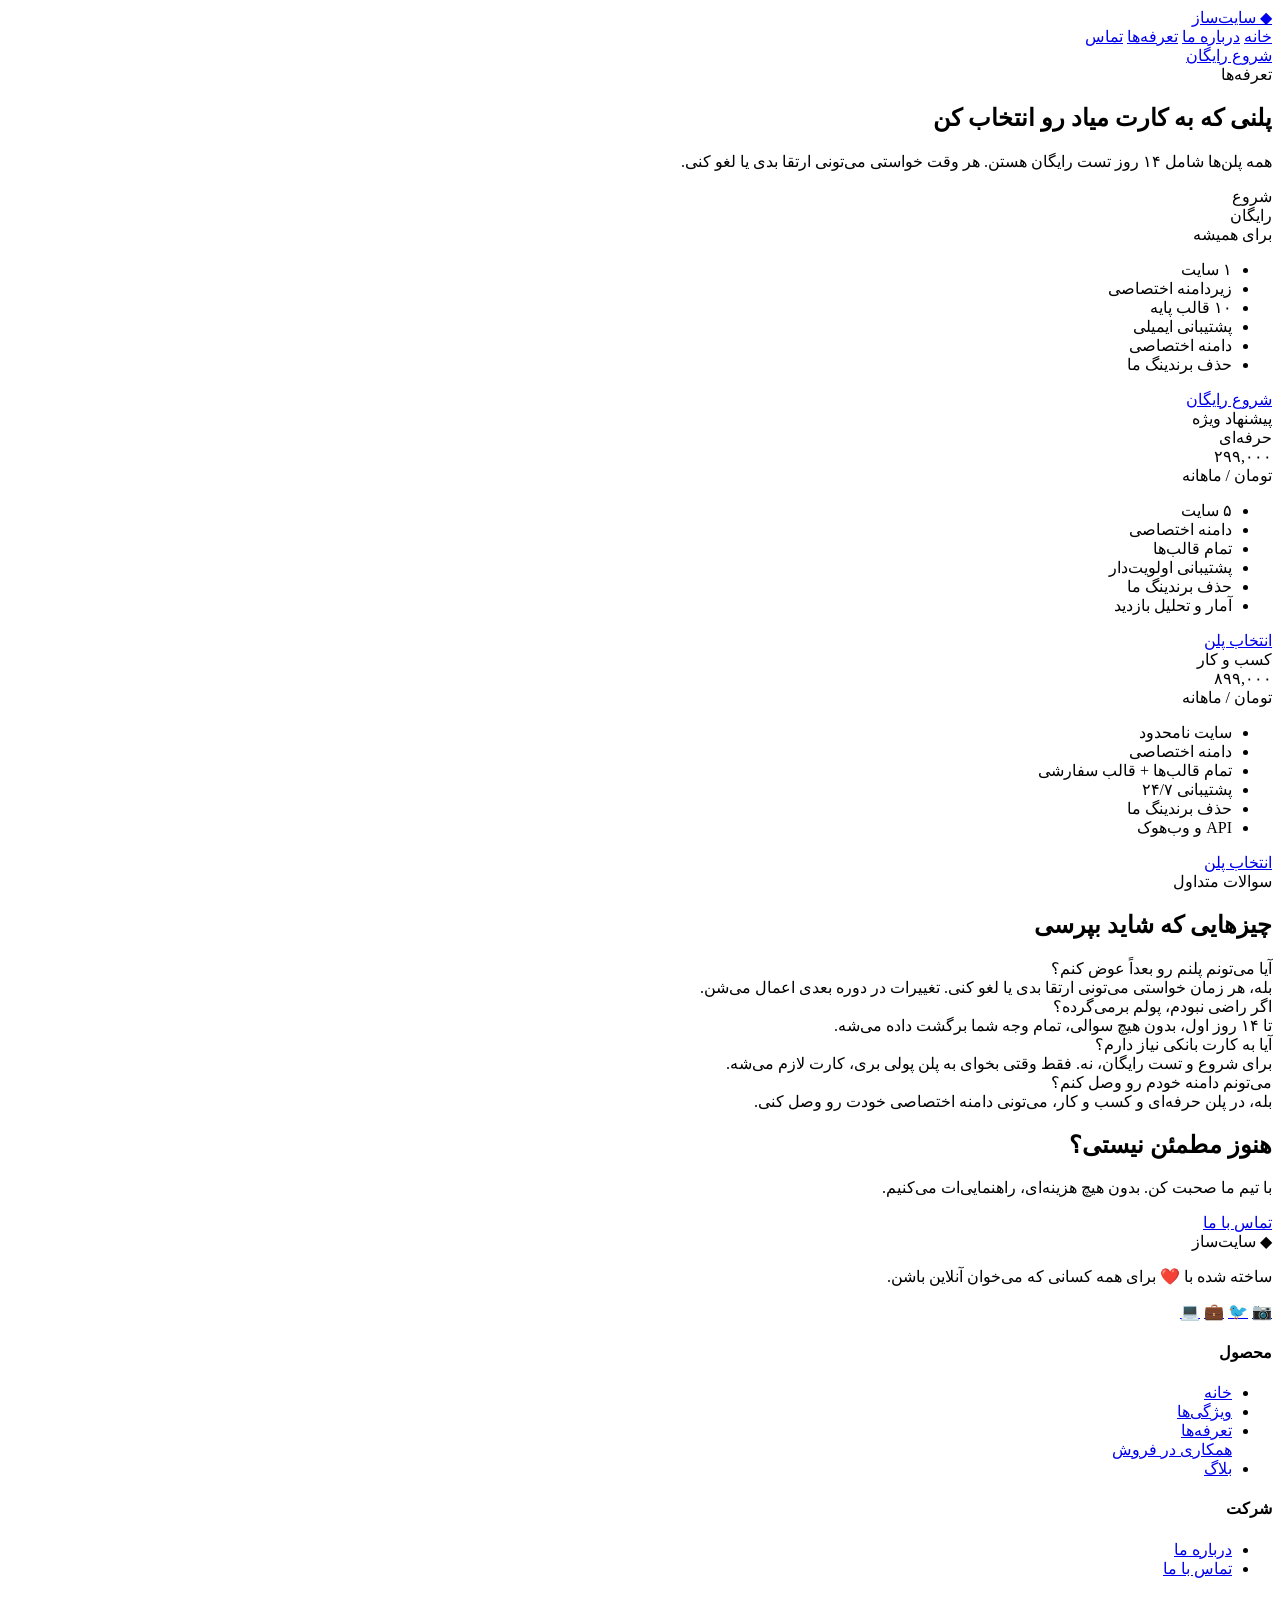
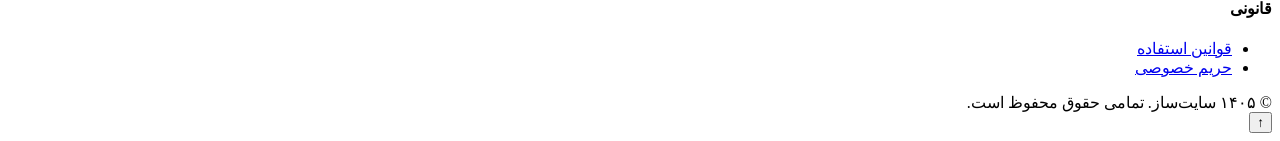
==== pricing.html @ f0e37193 "Add files via upload" ====
<!DOCTYPE html>
<html lang="fa" dir="rtl">
<head>
<meta charset="UTF-8">
<meta name="viewport" content="width=device-width, initial-scale=1.0">
<title>تعرفه‌ها | سایت‌ساز</title>
<meta name="description" content="[توضیح اینجا]">
<meta property="og:type" content="website">
<meta property="og:title" content="[عنوان اینجا]">
<meta property="og:description" content="[توضیح اینجا]">
<link rel="icon" type="image/svg+xml" href="data:image/svg+xml,%3Csvg xmlns='http://www.w3.org/2000/svg' viewBox='0 0 100 100'%3E%3Cdefs%3E%3ClinearGradient id='g' x1='0' y1='0' x2='1' y2='1'%3E%3Cstop offset='0' stop-color='%238b5cf6'/%3E%3Cstop offset='1' stop-color='%23ec4899'/%3E%3C/linearGradient%3E%3C/defs%3E%3Ccircle cx='50' cy='50' r='45' fill='url(%23g)'/%3E%3Ctext x='50' y='68' font-size='52' text-anchor='middle' fill='white' font-family='Arial' font-weight='bold'%3ES%3C/text%3E%3C/svg%3E">
<link href="vendor/vazirmatn/vazirmatn.css" rel="stylesheet">
<link rel="stylesheet" href="css/style.css">
<link rel="stylesheet" href="css/pro.css">
</head>
<body>

<div class="progress-bar"></div>

<nav id="navbar">
  <div class="nav-inner">
    <a href="index.html" class="logo">◆ سایت‌ساز</a>
    <div class="nav-links">
      <a href="index.html">خانه</a>
      <a href="about.html">درباره ما</a>
      <a href="pricing.html" class="active">تعرفه‌ها</a>
      <a href="contact.html">تماس</a>
    </div>
    <a href="contact.html" class="btn btn-primary">شروع رایگان</a>
  </div>
</nav>

<section class="page-hero">
  <div class="hero-glow g1" style="opacity:0.3"></div>
  <div class="hero-glow g2" style="opacity:0.3"></div>
  <div class="hero-content">
    <div class="badge"><span class="dot"></span> تعرفه‌ها</div>
    <h1>پلنی که <span class="grad-text">به کارت میاد</span> رو انتخاب کن</h1>
    <p>همه پلن‌ها شامل ۱۴ روز تست رایگان هستن. هر وقت خواستی می‌تونی ارتقا بدی یا لغو کنی.</p>
  </div>
</section>

<section class="pricing-section">
  <div class="container">
    <div class="pricing-grid">
      <div class="pricing-card fade-up">
        <div class="pricing-name">شروع</div>
        <div class="pricing-price">رایگان</div>
        <div class="pricing-period">برای همیشه</div>
        <ul class="pricing-features">
          <li>۱ سایت</li>
          <li>زیردامنه اختصاصی</li>
          <li>۱۰ قالب پایه</li>
          <li>پشتیبانی ایمیلی</li>
          <li class="disabled">دامنه اختصاصی</li>
          <li class="disabled">حذف برندینگ ما</li>
        </ul>
        <a href="contact.html" class="btn btn-ghost full">شروع رایگان</a>
      </div>

      <div class="pricing-card featured fade-up">
        <div class="pricing-badge">پیشنهاد ویژه</div>
        <div class="pricing-name">حرفه‌ای</div>
        <div class="pricing-price">۲۹۹,۰۰۰</div>
        <div class="pricing-period">تومان / ماهانه</div>
        <ul class="pricing-features">
          <li>۵ سایت</li>
          <li>دامنه اختصاصی</li>
          <li>تمام قالب‌ها</li>
          <li>پشتیبانی اولویت‌دار</li>
          <li>حذف برندینگ ما</li>
          <li>آمار و تحلیل بازدید</li>
        </ul>
        <a href="checkout.html?plan=pro" class="btn btn-primary full">انتخاب پلن</a>
      </div>

      <div class="pricing-card fade-up">
        <div class="pricing-name">کسب و کار</div>
        <div class="pricing-price">۸۹۹,۰۰۰</div>
        <div class="pricing-period">تومان / ماهانه</div>
        <ul class="pricing-features">
          <li>سایت نامحدود</li>
          <li>دامنه اختصاصی</li>
          <li>تمام قالب‌ها + قالب سفارشی</li>
          <li>پشتیبانی ۲۴/۷</li>
          <li>حذف برندینگ ما</li>
          <li>API و وب‌هوک</li>
        </ul>
        <a href="checkout.html?plan=business" class="btn btn-ghost full">انتخاب پلن</a>
      </div>
    </div>
  </div>
</section>

<section class="faq">
  <div class="container">
    <div class="section-head fade-up">
      <span class="section-tag">سوالات متداول</span>
      <h2>چیزهایی که <span class="grad-text">شاید بپرسی</span></h2>
    </div>
    <div class="faq-list">
      <div class="faq-item fade-up">
        <div class="faq-q">آیا می‌تونم پلنم رو بعداً عوض کنم؟</div>
        <div class="faq-a">بله، هر زمان خواستی می‌تونی ارتقا بدی یا لغو کنی. تغییرات در دوره بعدی اعمال می‌شن.</div>
      </div>
      <div class="faq-item fade-up">
        <div class="faq-q">اگر راضی نبودم، پولم برمی‌گرده؟</div>
        <div class="faq-a">تا ۱۴ روز اول، بدون هیچ سوالی، تمام وجه شما برگشت داده می‌شه.</div>
      </div>
      <div class="faq-item fade-up">
        <div class="faq-q">آیا به کارت بانکی نیاز دارم؟</div>
        <div class="faq-a">برای شروع و تست رایگان، نه. فقط وقتی بخوای به پلن پولی بری، کارت لازم می‌شه.</div>
      </div>
      <div class="faq-item fade-up">
        <div class="faq-q">می‌تونم دامنه خودم رو وصل کنم؟</div>
        <div class="faq-a">بله، در پلن حرفه‌ای و کسب و کار، می‌تونی دامنه اختصاصی خودت رو وصل کنی.</div>
      </div>
    </div>
  </div>
</section>

<section class="cta">
  <div class="container">
    <div class="cta-box fade-up">
      <h2>هنوز <span class="grad-text">مطمئن نیستی</span>؟</h2>
      <p>با تیم ما صحبت کن. بدون هیچ هزینه‌ای، راهنمایی‌ات می‌کنیم.</p>
      <a href="contact.html" class="btn btn-primary">تماس با ما</a>
    </div>
  </div>
</section>

<footer>
  <div class="footer-main">
    <div class="footer-brand-col">
      <div class="logo">◆ سایت‌ساز</div>
      <p class="footer-tagline">ساخته شده با ❤️ برای همه کسانی که می‌خوان آنلاین باشن.</p>
      <div class="footer-social">
        <a href="#" aria-label="اینستاگرام">📷</a>
        <a href="#" aria-label="توییتر">🐦</a>
        <a href="#" aria-label="لینکدین">💼</a>
        <a href="#" aria-label="گیت‌هاب">💻</a>
      </div>
    </div>
    <div class="footer-col">
      <h4>محصول</h4>
      <ul>
        <li><a href="index.html">خانه</a></li>
        <li><a href="features.html">ویژگی‌ها</a></li>
        <li><a href="pricing.html">تعرفه‌ها</a></li>
        <a href="affiliate.html">همکاری در فروش</a>
        <li><a href="blog.html">بلاگ</a></li>
      </ul>
    </div>
    <div class="footer-col">
      <h4>شرکت</h4>
      <ul>
        <li><a href="about.html">درباره ما</a></li>
        <li><a href="contact.html">تماس با ما</a></li>
      </ul>
    </div>
    <div class="footer-col">
      <h4>قانونی</h4>
      <ul>
        <li><a href="#">قوانین استفاده</a></li>
        <li><a href="#">حریم خصوصی</a></li>
      </ul>
    </div>
  </div>
  <div class="footer-bottom">
    © ۱۴۰۵ سایت‌ساز. تمامی حقوق محفوظ است.
  </div>
</footer>

<script src="vendor/gsap/gsap.min.js"></script>
<script src="vendor/gsap/ScrollTrigger.min.js"></script>
<script src="js/config.js"></script>
<button class="scroll-top" id="scrollTop" aria-label="بازگشت به بالا">↑</button>
<script src="js/main.js"></script>
</body>
</html>
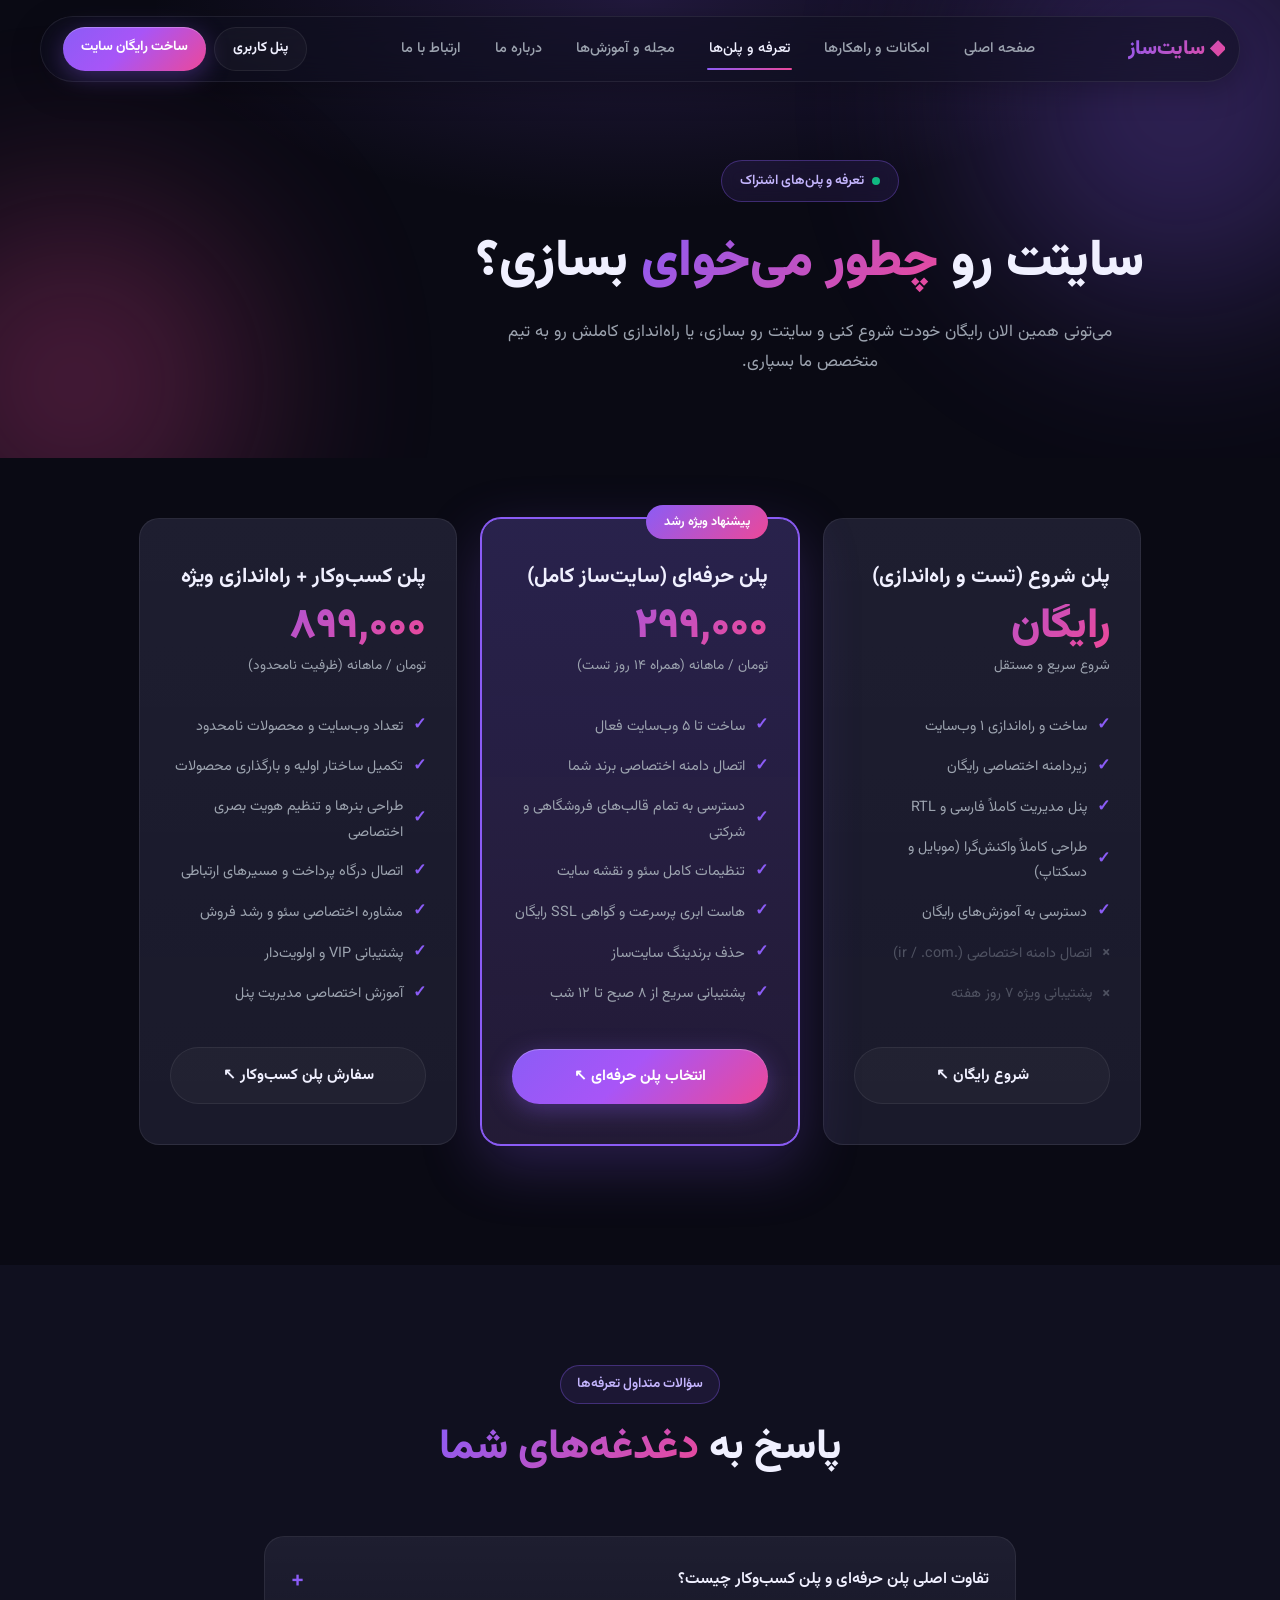
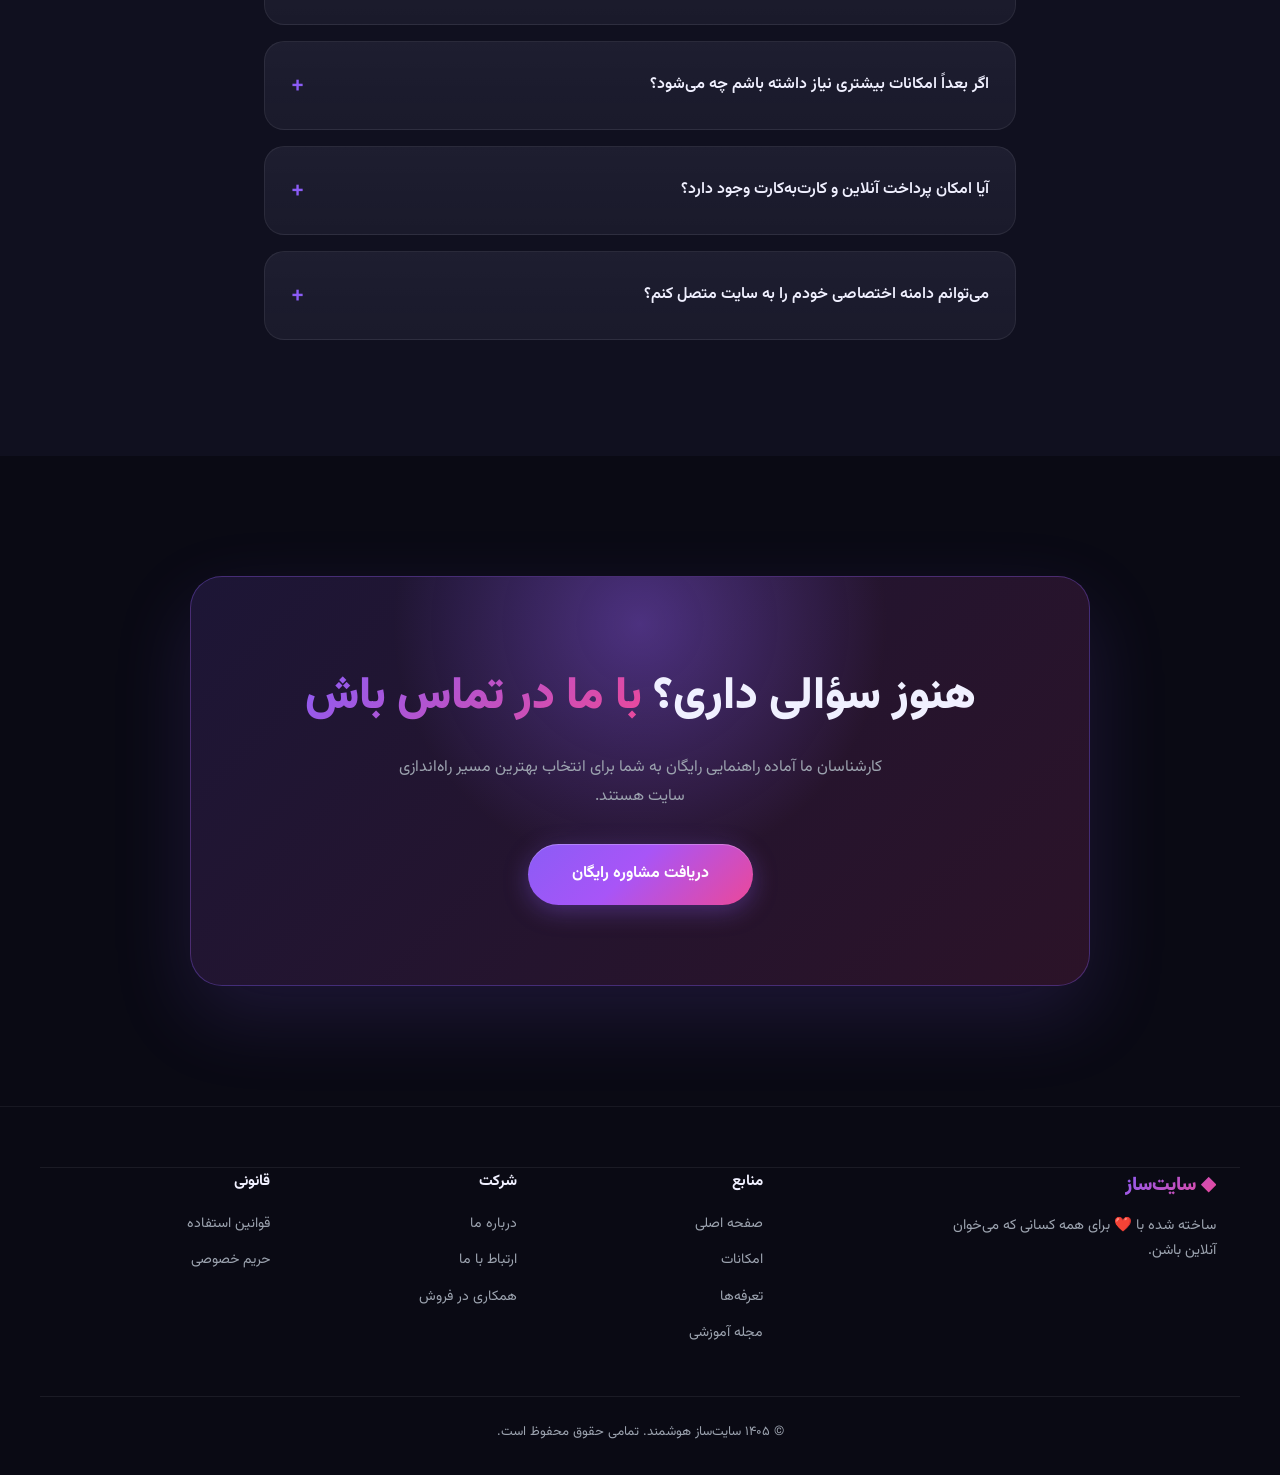
==== commit bdc2cf47: "Update pricing.html" ====
--- a/pricing.html
+++ b/pricing.html
@@ -3,14 +3,10 @@
 <head>
 <meta charset="UTF-8">
 <meta name="viewport" content="width=device-width, initial-scale=1.0">
-<title>تعرفه‌ها | سایت‌ساز</title>
-<meta name="description" content="[توضیح اینجا]">
-<meta property="og:type" content="website">
-<meta property="og:title" content="[عنوان اینجا]">
-<meta property="og:description" content="[توضیح اینجا]">
-<link rel="icon" type="image/svg+xml" href="data:image/svg+xml,%3Csvg xmlns='http://www.w3.org/2000/svg' viewBox='0 0 100 100'%3E%3Cdefs%3E%3ClinearGradient id='g' x1='0' y1='0' x2='1' y2='1'%3E%3Cstop offset='0' stop-color='%238b5cf6'/%3E%3Cstop offset='1' stop-color='%23ec4899'/%3E%3C/linearGradient%3E%3C/defs%3E%3Ccircle cx='50' cy='50' r='45' fill='url(%23g)'/%3E%3Ctext x='50' y='68' font-size='52' text-anchor='middle' fill='white' font-family='Arial' font-weight='bold'%3ES%3C/text%3E%3C/svg%3E">
+<title>تعرفه و امکانات | سایت‌ساز هوشمند</title>
+<meta name="description" content="سایتت رو چطور می‌خوای بسازی؟ شروع رایگان با سایت‌ساز هوشمند یا سفارش راه‌اندازی کامل توسط تیم متخصص ما.">
 <link href="vendor/vazirmatn/vazirmatn.css" rel="stylesheet">
-<link rel="stylesheet" href="css/style.css">
+<link rel="stylesheet" href="css/style.css">
 <link rel="stylesheet" href="css/pro.css">
 </head>
 <body>
@@ -19,14 +15,23 @@
 
 <nav id="navbar">
   <div class="nav-inner">
-    <a href="index.html" class="logo">◆ سایت‌ساز</a>
-    <div class="nav-links">
-      <a href="index.html">خانه</a>
+    <a href="index.html" class="logo">✦ سایت‌ساز هوشمند</a>
+    <div class="nav-links" id="navLinks">
+      <a href="index.html">صفحه اصلی</a>
+      <a href="features.html">امکانات و راهکارها</a>
+      <a href="pricing.html" class="active">تعرفه و پلن‌ها</a>
+      <a href="blog.html">مجله و آموزش‌ها</a>
       <a href="about.html">درباره ما</a>
-      <a href="pricing.html" class="active">تعرفه‌ها</a>
-      <a href="contact.html">تماس</a>
+      <a href="contact.html">ارتباط با ما</a>
+      <a href="signup.html" class="mobile-cta btn btn-primary">ساخت رایگان سایت</a>
     </div>
-    <a href="contact.html" class="btn btn-primary">شروع رایگان</a>
+    <div class="nav-auth">
+      <a href="login.html" class="btn btn-ghost nav-cta-login">پنل کاربری</a>
+      <a href="signup.html" class="btn btn-primary nav-cta">ساخت رایگان سایت</a>
+    </div>
+    <button class="mobile-toggle" id="mobileToggle" aria-label="باز کردن منو">
+      <span></span><span></span><span></span>
+    </button>
   </div>
 </nav>
 
@@ -34,9 +39,9 @@
   <div class="hero-glow g1" style="opacity:0.3"></div>
   <div class="hero-glow g2" style="opacity:0.3"></div>
   <div class="hero-content">
-    <div class="badge"><span class="dot"></span> تعرفه‌ها</div>
-    <h1>پلنی که <span class="grad-text">به کارت میاد</span> رو انتخاب کن</h1>
-    <p>همه پلن‌ها شامل ۱۴ روز تست رایگان هستن. هر وقت خواستی می‌تونی ارتقا بدی یا لغو کنی.</p>
+    <div class="badge"><span class="dot"></span> تعرفه و پلن‌های اشتراک</div>
+    <h1>سایتت رو <span class="grad-text">چطور می‌خوای</span> بسازی؟</h1>
+    <p>می‌تونی همین الان رایگان خودت شروع کنی و سایتت رو بسازی، یا راه‌اندازی کاملش رو به تیم متخصص ما بسپاری.</p>
   </div>
 </section>
 
@@ -44,49 +49,52 @@
   <div class="container">
     <div class="pricing-grid">
       <div class="pricing-card fade-up">
-        <div class="pricing-name">شروع</div>
+        <div class="pricing-name">پلن شروع (تست و راه‌اندازی)</div>
         <div class="pricing-price">رایگان</div>
-        <div class="pricing-period">برای همیشه</div>
+        <div class="pricing-period">شروع سریع و مستقل</div>
         <ul class="pricing-features">
-          <li>۱ سایت</li>
-          <li>زیردامنه اختصاصی</li>
-          <li>۱۰ قالب پایه</li>
-          <li>پشتیبانی ایمیلی</li>
-          <li class="disabled">دامنه اختصاصی</li>
-          <li class="disabled">حذف برندینگ ما</li>
+          <li>ساخت و راه‌اندازی ۱ وب‌سایت</li>
+          <li>زیردامنه اختصاصی رایگان</li>
+          <li>پنل مدیریت کاملاً فارسی و RTL</li>
+          <li>طراحی کاملاً واکنش‌گرا (موبایل و دسکتاپ)</li>
+          <li>دسترسی به آموزش‌های رایگان</li>
+          <li class="disabled">اتصال دامنه اختصاصی (.ir / .com)</li>
+          <li class="disabled">پشتیبانی ویژه ۷ روز هفته</li>
         </ul>
-        <a href="contact.html" class="btn btn-ghost full">شروع رایگان</a>
+        <a href="signup.html" class="btn btn-ghost full">شروع رایگان ↖</a>
       </div>
 
       <div class="pricing-card featured fade-up">
-        <div class="pricing-badge">پیشنهاد ویژه</div>
-        <div class="pricing-name">حرفه‌ای</div>
+        <div class="pricing-badge">پیشنهاد ویژه رشد</div>
+        <div class="pricing-name">پلن حرفه‌ای (سایت‌ساز کامل)</div>
         <div class="pricing-price">۲۹۹,۰۰۰</div>
-        <div class="pricing-period">تومان / ماهانه</div>
+        <div class="pricing-period">تومان / ماهانه (همراه ۱۴ روز تست)</div>
         <ul class="pricing-features">
-          <li>۵ سایت</li>
-          <li>دامنه اختصاصی</li>
-          <li>تمام قالب‌ها</li>
-          <li>پشتیبانی اولویت‌دار</li>
-          <li>حذف برندینگ ما</li>
-          <li>آمار و تحلیل بازدید</li>
+          <li>ساخت تا ۵ وب‌سایت فعال</li>
+          <li>اتصال دامنه اختصاصی برند شما</li>
+          <li>دسترسی به تمام قالب‌های فروشگاهی و شرکتی</li>
+          <li>تنظیمات کامل سئو و نقشه سایت</li>
+          <li>هاست ابری پرسرعت و گواهی SSL رایگان</li>
+          <li>حذف برندینگ سایت‌ساز</li>
+          <li>پشتیبانی سریع از ۸ صبح تا ۱۲ شب</li>
         </ul>
-        <a href="checkout.html?plan=pro" class="btn btn-primary full">انتخاب پلن</a>
+        <a href="checkout.html?plan=pro" class="btn btn-primary full">انتخاب پلن حرفه‌ای ↖</a>
       </div>
 
       <div class="pricing-card fade-up">
-        <div class="pricing-name">کسب و کار</div>
+        <div class="pricing-name">پلن کسب‌وکار + راه‌اندازی ویژه</div>
         <div class="pricing-price">۸۹۹,۰۰۰</div>
-        <div class="pricing-period">تومان / ماهانه</div>
+        <div class="pricing-period">تومان / ماهانه (ظرفیت نامحدود)</div>
         <ul class="pricing-features">
-          <li>سایت نامحدود</li>
-          <li>دامنه اختصاصی</li>
-          <li>تمام قالب‌ها + قالب سفارشی</li>
-          <li>پشتیبانی ۲۴/۷</li>
-          <li>حذف برندینگ ما</li>
-          <li>API و وب‌هوک</li>
+          <li>تعداد وب‌سایت و محصولات نامحدود</li>
+          <li>تکمیل ساختار اولیه و بارگذاری محصولات</li>
+          <li>طراحی بنرها و تنظیم هویت بصری اختصاصی</li>
+          <li>اتصال درگاه پرداخت و مسیرهای ارتباطی</li>
+          <li>مشاوره اختصاصی سئو و رشد فروش</li>
+          <li>پشتیبانی VIP و اولویت‌دار</li>
+          <li>آموزش اختصاصی مدیریت پنل</li>
         </ul>
-        <a href="checkout.html?plan=business" class="btn btn-ghost full">انتخاب پلن</a>
+        <a href="checkout.html?plan=business" class="btn btn-ghost full">سفارش پلن کسب‌وکار ↖</a>
       </div>
     </div>
   </div>
@@ -95,25 +103,25 @@
 <section class="faq">
   <div class="container">
     <div class="section-head fade-up">
-      <span class="section-tag">سوالات متداول</span>
-      <h2>چیزهایی که <span class="grad-text">شاید بپرسی</span></h2>
+      <span class="section-tag">سؤالات متداول تعرفه‌ها</span>
+      <h2>پاسخ به <span class="grad-text">دغدغه‌های شما</span></h2>
     </div>
     <div class="faq-list">
       <div class="faq-item fade-up">
-        <div class="faq-q">آیا می‌تونم پلنم رو بعداً عوض کنم؟</div>
-        <div class="faq-a">بله، هر زمان خواستی می‌تونی ارتقا بدی یا لغو کنی. تغییرات در دوره بعدی اعمال می‌شن.</div>
+        <div class="faq-q">تفاوت اصلی پلن حرفه‌ای و پلن کسب‌وکار چیست؟</div>
+        <div class="faq-a">تفاوت اصلی در ظرفیت تعداد سایت‌ها، منابع اختصاصی و سطح همراهی تیم فنی ما در راه‌اندازی اولیه، بارگذاری محتوا و مشاوره سئو است.</div>
       </div>
       <div class="faq-item fade-up">
-        <div class="faq-q">اگر راضی نبودم، پولم برمی‌گرده؟</div>
-        <div class="faq-a">تا ۱۴ روز اول، بدون هیچ سوالی، تمام وجه شما برگشت داده می‌شه.</div>
+        <div class="faq-q">اگر بعداً امکانات بیشتری نیاز داشته باشم چه می‌شود؟</div>
+        <div class="faq-a">لازم نیست همه امکانات را از روز اول تهیه کنی. سایتت می‌تواند همگام با رشد کسب‌وکارت بزرگ شود و هر زمان اراده کنی می‌توانی پلنت را ارتقا دهی.</div>
       </div>
       <div class="faq-item fade-up">
-        <div class="faq-q">آیا به کارت بانکی نیاز دارم؟</div>
-        <div class="faq-a">برای شروع و تست رایگان، نه. فقط وقتی بخوای به پلن پولی بری، کارت لازم می‌شه.</div>
+        <div class="faq-q">آیا امکان پرداخت آنلاین و کارت‌به‌کارت وجود دارد؟</div>
+        <div class="faq-a">بله، در صفحه پرداخت هم می‌توانید از طریق درگاه آنلاین زرین‌پال به‌صورت آنی اشتراک را فعال کنید و هم از روش کارت‌به‌کارت و ارسال رسید استفاده نمایید.</div>
       </div>
       <div class="faq-item fade-up">
-        <div class="faq-q">می‌تونم دامنه خودم رو وصل کنم؟</div>
-        <div class="faq-a">بله، در پلن حرفه‌ای و کسب و کار، می‌تونی دامنه اختصاصی خودت رو وصل کنی.</div>
+        <div class="faq-q">می‌توانم دامنه اختصاصی خودم را به سایت متصل کنم؟</div>
+        <div class="faq-a">بله، در پلن‌های حرفه‌ای و کسب‌وکار می‌توانید دامنه اختصاصی برند خودتان را متصل کنید تا سایت با نام تجاری خودتان در دسترس مشتریان باشد.</div>
       </div>
     </div>
   </div>
@@ -122,9 +130,9 @@
 <section class="cta">
   <div class="container">
     <div class="cta-box fade-up">
-      <h2>هنوز <span class="grad-text">مطمئن نیستی</span>؟</h2>
-      <p>با تیم ما صحبت کن. بدون هیچ هزینه‌ای، راهنمایی‌ات می‌کنیم.</p>
-      <a href="contact.html" class="btn btn-primary">تماس با ما</a>
+      <h2>هنوز سؤالی داری؟ <span class="grad-text">با ما در تماس باش</span></h2>
+      <p>کارشناسان ما آماده راهنمایی رایگان به شما برای انتخاب بهترین مسیر راه‌اندازی سایت هستند.</p>
+      <a href="contact.html" class="btn btn-primary">دریافت مشاوره رایگان</a>
     </div>
   </div>
 </section>
@@ -132,43 +140,35 @@
 <footer>
   <div class="footer-main">
     <div class="footer-brand-col">
-      <div class="logo">◆ سایت‌ساز</div>
-      <p class="footer-tagline">ساخته شده با ❤️ برای همه کسانی که می‌خوان آنلاین باشن.</p>
-      <div class="footer-social">
-        <a href="#" aria-label="اینستاگرام">📷</a>
-        <a href="#" aria-label="توییتر">🐦</a>
-        <a href="#" aria-label="لینکدین">💼</a>
-        <a href="#" aria-label="گیت‌هاب">💻</a>
-      </div>
+      <div class="logo">✦ سایت‌ساز هوشمند</div>
+      <p class="footer-tagline">ساده‌ترین راه برای ساخت سایت حرفه‌ای و هوشمند؛ از ایده تا رشد کسب‌وکار در کنار شما هستیم.</p>
     </div>
     <div class="footer-col">
-      <h4>محصول</h4>
+      <h4>منابع</h4>
       <ul>
-        <li><a href="index.html">خانه</a></li>
-        <li><a href="features.html">ویژگی‌ها</a></li>
+        <li><a href="index.html">صفحه اصلی</a></li>
+        <li><a href="features.html">امکانات</a></li>
         <li><a href="pricing.html">تعرفه‌ها</a></li>
-        <a href="affiliate.html">همکاری در فروش</a>
-        <li><a href="blog.html">بلاگ</a></li>
+        <li><a href="blog.html">مجله آموزشی</a></li>
       </ul>
     </div>
     <div class="footer-col">
       <h4>شرکت</h4>
       <ul>
         <li><a href="about.html">درباره ما</a></li>
-        <li><a href="contact.html">تماس با ما</a></li>
+        <li><a href="contact.html">ارتباط با ما</a></li>
+        <li><a href="affiliate.html">همکاری در فروش</a></li>
       </ul>
     </div>
     <div class="footer-col">
       <h4>قانونی</h4>
       <ul>
-        <li><a href="#">قوانین استفاده</a></li>
-        <li><a href="#">حریم خصوصی</a></li>
+        <li><a href="terms-of-service.html">قوانین استفاده</a></li>
+        <li><a href="privacy.html">حریم خصوصی</a></li>
       </ul>
     </div>
   </div>
-  <div class="footer-bottom">
-    © ۱۴۰۵ سایت‌ساز. تمامی حقوق محفوظ است.
-  </div>
+  <div class="footer-bottom">© ۱۴۰۵ سایت‌ساز هوشمند. تمامی حقوق محفوظ است.</div>
 </footer>
 
 <script src="vendor/gsap/gsap.min.js"></script>
@@ -177,4 +177,4 @@
 <button class="scroll-top" id="scrollTop" aria-label="بازگشت به بالا">↑</button>
 <script src="js/main.js"></script>
 </body>
-</html>+</html>
--- a/vendor/vazirmatn/vazirmatn.css
+++ b/vendor/vazirmatn/vazirmatn.css
@@ -0,0 +1,7 @@
+@font-face {
+  font-family: 'Vazirmatn';
+  src: url('Vazirmatn-Variable.woff2') format('woff2');
+  font-weight: 100 900;
+  font-style: normal;
+  font-display: swap;
+}
--- a/css/style.css
+++ b/css/style.css
@@ -0,0 +1,1042 @@
+* { margin: 0; padding: 0; box-sizing: border-box; }
+
+:root {
+  --bg: #0a0a14;
+  --bg2: #10101f;
+  --card: #161628;
+  --text: #f0f0ff;
+  --muted: #9ca3af;
+  --primary: #8b5cf6;
+  --secondary: #ec4899;
+  --accent: #06b6d4;
+  --grad: linear-gradient(135deg, #8b5cf6, #ec4899);
+}
+
+html { scroll-behavior: auto; }
+body {
+  font-family: 'Vazirmatn', sans-serif;
+  background: var(--bg);
+  color: var(--text);
+  overflow-x: hidden;
+  line-height: 1.7;
+  -webkit-font-smoothing: antialiased;
+}
+
+a { color: inherit; text-decoration: none; }
+.container { max-width: 1200px; margin: 0 auto; padding: 0 24px; }
+.grad-text { background: var(--grad); -webkit-background-clip: text; background-clip: text; color: transparent; }
+
+.btn { padding: 12px 28px; border-radius: 50px; border: none; cursor: pointer; font-family: inherit; font-size: 0.95rem; font-weight: 600; transition: transform 0.2s, box-shadow 0.2s; display: inline-block; }
+.btn-primary { background: var(--grad); color: white; box-shadow: 0 4px 20px rgba(139,92,246,0.4); }
+.btn-primary:hover { transform: translateY(-2px); box-shadow: 0 8px 30px rgba(139,92,246,0.6); }
+.btn-ghost { background: transparent; color: var(--text); border: 1px solid rgba(255,255,255,0.15); }
+.btn-ghost:hover { border-color: var(--primary); background: rgba(139,92,246,0.1); }
+.btn.full { width: 100%; padding: 14px; text-align: center; }
+.btn-danger { background: rgba(239,68,68,0.15); color: #fca5a5; border: 1px solid rgba(239,68,68,0.3); }
+.btn-danger:hover { background: rgba(239,68,68,0.25); }
+
+/* Progress Bar */
+.progress-bar {
+  position: fixed; top: 0; right: 0; left: 0; height: 3px;
+  background: var(--grad);
+  transform-origin: right;
+  transform: scaleX(0);
+  z-index: 1000;
+  will-change: transform;
+}
+
+/* Navbar */
+nav#navbar, nav.site-nav { position: fixed; top: 16px; right: 0; left: 0; z-index: 100; padding: 0 20px; transition: top 0.3s; }
+.nav-inner { max-width: 1200px; margin: 0 auto; display: flex; align-items: center; justify-content: space-between; gap: 24px; padding: 10px 14px 10px 22px; background: rgba(16,16,31,0.55); -webkit-backdrop-filter: blur(16px); backdrop-filter: blur(16px); border: 1px solid rgba(255,255,255,0.08); border-radius: 60px; transition: background 0.3s, border-color 0.3s, box-shadow 0.3s; }
+nav.scrolled .nav-inner { background: rgba(10,10,20,0.94); border-color: rgba(139,92,246,0.3); box-shadow: 0 10px 40px rgba(0,0,0,0.35); }
+.logo { font-weight: 900; font-size: 1.25rem; background: var(--grad); -webkit-background-clip: text; background-clip: text; color: transparent; }
+.nav-links { display: flex; gap: 30px; }
+.nav-links a { color: var(--muted); text-decoration: none; font-size: 0.9rem; transition: color 0.2s; }
+.nav-links a:hover, .nav-links a.active { color: var(--text); }
+
+/* Mobile menu */
+.mobile-toggle { display: none; background: transparent; border: none; cursor: pointer; width: 40px; height: 40px; flex-direction: column; justify-content: center; align-items: center; gap: 5px; padding: 0; }
+.mobile-toggle span { display: block; width: 22px; height: 2px; background: var(--text); border-radius: 2px; transition: transform 0.2s, opacity 0.2s; }
+.mobile-toggle.open span:nth-child(1) { transform: translateY(7px) rotate(45deg); }
+.mobile-toggle.open span:nth-child(2) { opacity: 0; }
+.mobile-toggle.open span:nth-child(3) { transform: translateY(-7px) rotate(-45deg); }
+.mobile-cta { display: none; }
+
+@media (max-width: 768px) {
+  .mobile-toggle { display: flex; }
+  .nav-cta { display: none; }
+  .nav-inner { position: relative; }
+  .nav-links { display: none !important; position: absolute; top: calc(100% + 10px); right: 0; left: 0; background: rgba(10,10,20,0.98); border: 1px solid rgba(139,92,246,0.3); border-radius: 20px; flex-direction: column; padding: 16px; box-shadow: 0 20px 60px rgba(0,0,0,0.5); gap: 4px; }
+  .nav-links.open { display: flex !important; }
+  .nav-links a { padding: 12px 16px; border-radius: 10px; font-size: 1rem; }
+  .nav-links a:hover { background: rgba(139,92,246,0.1); }
+  .mobile-cta { display: block; text-align: center; margin-top: 10px; }
+}
+
+/* Hero */
+.hero { position: relative; min-height: 100vh; display: flex; align-items: center; justify-content: center; padding: 140px 20px 80px; overflow: hidden; }
+.hero-glow { position: absolute; border-radius: 50%; filter: blur(100px); opacity: 0.4; pointer-events: none; will-change: transform; }
+.hero-glow.g1 { width: 400px; height: 400px; background: #8b5cf6; top: -100px; right: -100px; }
+.hero-glow.g2 { width: 350px; height: 350px; background: #ec4899; bottom: -100px; left: -100px; }
+.hero-glow.g3 { width: 280px; height: 280px; background: #06b6d4; top: 50%; left: 30%; opacity: 0.25; }
+.hero-content { max-width: 900px; text-align: center; position: relative; z-index: 2; }
+.badge { display: inline-flex; align-items: center; gap: 8px; padding: 8px 18px; border-radius: 50px; background: rgba(139,92,246,0.15); border: 1px solid rgba(139,92,246,0.4); color: #c4b5fd; font-size: 0.85rem; margin-bottom: 28px; }
+.badge .dot { width: 8px; height: 8px; border-radius: 50%; background: #10b981; }
+.hero-title { font-size: clamp(2.2rem, 6vw, 4.2rem); font-weight: 900; line-height: 1.25; margin-bottom: 24px; }
+.hero-desc { font-size: clamp(1rem, 2vw, 1.2rem); color: var(--muted); max-width: 650px; margin: 0 auto 40px; }
+.hero-btns { display: flex; gap: 16px; justify-content: center; flex-wrap: wrap; }
+.hero-btns .btn { padding: 16px 40px; font-size: 1rem; }
+
+/* Section heads */
+.section-head { text-align: center; margin-bottom: 60px; }
+.section-tag { display: inline-block; padding: 6px 16px; border-radius: 50px; background: rgba(139,92,246,0.15); border: 1px solid rgba(139,92,246,0.3); color: #c4b5fd; font-size: 0.85rem; margin-bottom: 16px; }
+.section-head h2 { font-size: clamp(1.8rem, 4vw, 2.8rem); font-weight: 800; margin-bottom: 16px; line-height: 1.3; }
+.section-head p { color: var(--muted); max-width: 600px; margin: 0 auto; }
+
+/* Features */
+.features { padding: 120px 0; background: var(--bg2); }
+.features-grid { display: grid; grid-template-columns: repeat(auto-fit, minmax(280px, 1fr)); gap: 24px; }
+.feature-card { padding: 36px 28px; background: var(--card); border-radius: 20px; border: 1px solid rgba(255,255,255,0.06); transition: transform 0.25s, border-color 0.25s; }
+.feature-card:hover { transform: translateY(-6px); border-color: rgba(139,92,246,0.3); }
+.feature-icon { width: 56px; height: 56px; display: flex; align-items: center; justify-content: center; border-radius: 14px; background: var(--grad); font-size: 1.6rem; margin-bottom: 20px; }
+.feature-card h3 { font-size: 1.15rem; font-weight: 700; margin-bottom: 10px; }
+.feature-card p { color: var(--muted); font-size: 0.92rem; }
+
+/* Demo */
+.demo-section { padding: 120px 0; }
+.demo-wrapper { display: grid; grid-template-columns: 380px 1fr; gap: 40px; align-items: start; }
+@media (max-width: 900px) { .demo-wrapper { grid-template-columns: 1fr; } }
+.demo-controls { background: var(--card); padding: 28px; border-radius: 20px; border: 1px solid rgba(255,255,255,0.06); }
+.control-group { margin-bottom: 28px; }
+.control-group:last-of-type { margin-bottom: 24px; }
+.control-group label { display: block; font-size: 0.85rem; color: var(--muted); margin-bottom: 12px; font-weight: 500; }
+.template-grid { display: grid; grid-template-columns: repeat(3, 1fr); gap: 10px; }
+.tpl-btn { padding: 0; border: 2px solid transparent; background: var(--bg2); border-radius: 12px; cursor: pointer; overflow: hidden; transition: transform 0.2s, border-color 0.2s; font-family: inherit; }
+.tpl-btn:hover { transform: translateY(-2px); }
+.tpl-btn.active { border-color: var(--primary); box-shadow: 0 0 0 3px rgba(139,92,246,0.2); }
+.tpl-btn .tpl-preview { height: 55px; }
+.tpl-btn.tpl-business .tpl-preview { background: linear-gradient(135deg, #6366f1, #8b5cf6); }
+.tpl-btn.tpl-shop .tpl-preview { background: linear-gradient(135deg, #ec4899, #f43f5e); }
+.tpl-btn.tpl-portfolio .tpl-preview { background: linear-gradient(135deg, #06b6d4, #14b8a6); }
+.tpl-btn span { display: block; padding: 8px 4px; font-size: 0.78rem; text-align: center; color: var(--text); }
+.color-grid { display: flex; gap: 12px; flex-wrap: wrap; }
+.color-swatch { width: 40px; height: 40px; border-radius: 50%; border: 3px solid transparent; cursor: pointer; transition: transform 0.2s, border-color 0.2s; }
+.color-swatch:hover { transform: scale(1.1); }
+.color-swatch.active { border-color: white; transform: scale(1.15); }
+
+.demo-preview { }
+.browser-frame { background: var(--bg2); border-radius: 16px; overflow: hidden; border: 1px solid rgba(255,255,255,0.1); box-shadow: 0 20px 60px rgba(0,0,0,0.4); }
+.browser-bar { display: flex; align-items: center; gap: 8px; padding: 12px 16px; background: rgba(0,0,0,0.3); border-bottom: 1px solid rgba(255,255,255,0.05); direction: ltr; }
+.browser-bar .dot { width: 12px; height: 12px; border-radius: 50%; }
+.browser-bar .dot.r { background: #ff5f57; }
+.browser-bar .dot.y { background: #febc2e; }
+.browser-bar .dot.g { background: #28c840; }
+.browser-bar .url { margin-left: auto; padding: 4px 16px; background: rgba(255,255,255,0.05); border-radius: 6px; font-size: 0.72rem; color: var(--muted); font-family: monospace; }
+.preview-content { padding: 30px; min-height: 420px; background: #ffffff; color: #111; --pc: #8b5cf6; }
+.mini-nav { display: flex; justify-content: space-between; align-items: center; padding-bottom: 20px; border-bottom: 1px solid #eee; margin-bottom: 28px; }
+.mini-logo { font-weight: 800; color: var(--pc); font-size: 1rem; }
+.mini-links { display: flex; gap: 16px; font-size: 0.72rem; color: #666; }
+.mini-hero { text-align: center; padding: 20px 0 36px; }
+.mini-hero h3 { font-size: 1.5rem; margin-bottom: 12px; color: #111; }
+.mini-hero p { color: #666; font-size: 0.85rem; margin-bottom: 20px; }
+.mini-btn { padding: 10px 26px; background: var(--pc); color: white; border: none; border-radius: 8px; cursor: pointer; font-family: inherit; font-size: 0.85rem; font-weight: 600; }
+.mini-features { display: grid; grid-template-columns: repeat(3, 1fr); gap: 14px; }
+.mini-feat { padding: 16px 10px; background: #f9fafb; border-radius: 10px; text-align: center; }
+.mini-feat .mini-dot { width: 28px; height: 28px; border-radius: 8px; background: var(--pc); margin: 0 auto 10px; opacity: 0.85; }
+.mini-feat span { font-size: 0.72rem; color: #333; }
+.mini-products { display: grid; grid-template-columns: repeat(3, 1fr); gap: 12px; }
+.mini-product { text-align: center; }
+.mini-product-img { height: 90px; border-radius: 8px; background: linear-gradient(135deg, var(--pc), #f0f0f0); margin-bottom: 8px; }
+.mini-product-name { font-size: 0.72rem; font-weight: 600; }
+.mini-product-price { font-size: 0.7rem; color: var(--pc); font-weight: 700; }
+.mini-gallery { display: grid; grid-template-columns: repeat(2, 1fr); gap: 10px; }
+.mini-gallery-item { aspect-ratio: 1; border-radius: 10px; background: linear-gradient(135deg, var(--pc), rgba(0,0,0,0.15)); }
+
+/* Showcase */
+.showcase { padding: 100px 0 80px; overflow: hidden; }
+.horizontal-wrap { overflow-x: auto; overflow-y: hidden; cursor: grab; scroll-snap-type: x mandatory; scrollbar-width: thin; scrollbar-color: rgba(139,92,246,0.5) transparent; padding: 20px 0 30px; -webkit-overflow-scrolling: touch; }
+.horizontal-wrap.dragging { cursor: grabbing; scroll-snap-type: none; user-select: none; }
+.horizontal-wrap::-webkit-scrollbar { height: 8px; }
+.horizontal-wrap::-webkit-scrollbar-track { background: rgba(255,255,255,0.03); border-radius: 4px; margin: 0 40px; }
+.horizontal-wrap::-webkit-scrollbar-thumb { background: rgba(139,92,246,0.4); border-radius: 4px; }
+.horizontal-wrap::-webkit-scrollbar-thumb:hover { background: rgba(139,92,246,0.7); }
+.horizontal-track { display: flex; gap: 30px; padding: 0 40px; width: max-content; }
+.hcard { width: 380px; height: 480px; border-radius: 24px; position: relative; overflow: hidden; flex-shrink: 0; scroll-snap-align: center; user-select: none; }
+.hcard::before { content: ''; position: absolute; top: -80px; right: -80px; width: 220px; height: 220px; border-radius: 50%; background: rgba(255,255,255,0.15); }
+.hcard::after { content: ''; position: absolute; bottom: -100px; left: -100px; width: 280px; height: 280px; border-radius: 50%; background: rgba(255,255,255,0.08); }
+.hcard-1 { background: linear-gradient(135deg, #6366f1, #8b5cf6); }
+.hcard-2 { background: linear-gradient(135deg, #ec4899, #f43f5e); }
+.hcard-3 { background: linear-gradient(135deg, #06b6d4, #0ea5e9); }
+.hcard-4 { background: linear-gradient(135deg, #10b981, #059669); }
+.hcard-5 { background: linear-gradient(135deg, #f59e0b, #f97316); }
+.hcard-body { position: absolute; bottom: 0; left: 0; right: 0; padding: 36px 32px; background: linear-gradient(to top, rgba(0,0,0,0.6), transparent); color: white; z-index: 1; }
+.hcard-tag { display: inline-block; padding: 4px 12px; background: rgba(255,255,255,0.2); border-radius: 50px; font-size: 0.75rem; margin-bottom: 12px; }
+.hcard-body h3 { font-size: 1.6rem; font-weight: 800; margin-bottom: 6px; }
+.hcard-body p { font-size: 0.9rem; opacity: 0.85; }
+@media (max-width: 768px) { .hcard { width: 280px; height: 380px; } .horizontal-track { padding: 0 20px; gap: 20px; } .horizontal-wrap::-webkit-scrollbar-track { margin: 0 20px; } }
+
+/* Steps */
+.steps { padding: 120px 0; background: var(--bg2); }
+.timeline { max-width: 700px; margin: 0 auto; position: relative; padding-right: 60px; }
+.timeline-line { position: absolute; right: 29px; top: 0; bottom: 0; width: 2px; background: linear-gradient(to bottom, var(--primary), var(--secondary)); transform-origin: top; transform: scaleY(0); }
+.step { position: relative; padding-bottom: 48px; }
+.step:last-child { padding-bottom: 0; }
+.step-number { position: absolute; right: -60px; top: 0; width: 60px; height: 60px; border-radius: 50%; background: var(--grad); display: flex; align-items: center; justify-content: center; font-size: 1.4rem; font-weight: 800; color: white; box-shadow: 0 4px 20px rgba(139,92,246,0.4); border: 4px solid var(--bg2); }
+.step-content { background: var(--card); padding: 24px 28px; border-radius: 16px; border: 1px solid rgba(255,255,255,0.06); margin-right: 10px; }
+.step-content h3 { font-size: 1.15rem; font-weight: 700; margin-bottom: 8px; }
+.step-content p { color: var(--muted); font-size: 0.92rem; }
+
+/* Stats */
+.stats { padding: 100px 0; }
+.stats-grid { display: grid; grid-template-columns: repeat(auto-fit, minmax(200px, 1fr)); gap: 24px; text-align: center; }
+.stat-item { padding: 32px 20px; }
+.stat-value { font-size: clamp(2rem, 5vw, 3.2rem); font-weight: 900; background: var(--grad); -webkit-background-clip: text; background-clip: text; color: transparent; line-height: 1.2; }
+.stat-label { color: var(--muted); font-size: 0.92rem; margin-top: 8px; }
+
+/* CTA */
+.cta { padding: 120px 0; }
+.cta-box { max-width: 900px; margin: 0 auto; text-align: center; padding: 80px 40px; border-radius: 32px; background: linear-gradient(135deg, rgba(139,92,246,0.15), rgba(236,72,153,0.15)); border: 1px solid rgba(139,92,246,0.3); position: relative; overflow: hidden; }
+.cta-box::before { content: ''; position: absolute; top: -50%; left: 50%; transform: translateX(-50%); width: 500px; height: 500px; border-radius: 50%; background: radial-gradient(circle, rgba(139,92,246,0.4), transparent 70%); pointer-events: none; }
+.cta-box h2 { font-size: clamp(1.8rem, 4vw, 2.8rem); font-weight: 900; margin-bottom: 16px; position: relative; }
+.cta-box p { color: var(--muted); margin-bottom: 32px; max-width: 500px; margin-left: auto; margin-right: auto; position: relative; }
+.cta-box .btn { padding: 16px 44px; font-size: 1rem; position: relative; }
+
+/* Footer */
+footer { padding: 60px 0 30px; border-top: 1px solid rgba(255,255,255,0.06); color: var(--muted); font-size: 0.9rem; }
+.footer-main { max-width: 1200px; margin: 0 auto; padding: 0 24px 40px; display: grid; grid-template-columns: 2fr 1fr 1fr 1fr; gap: 40px; text-align: right; }
+@media (max-width: 800px) { .footer-main { grid-template-columns: 1fr 1fr; } }
+@media (max-width: 500px) { .footer-main { grid-template-columns: 1fr; gap: 30px; } }
+.footer-brand-col .logo { display: inline-block; margin-bottom: 12px; font-size: 1.2rem; }
+.footer-tagline { max-width: 300px; line-height: 1.7; }
+.footer-social { display: flex; gap: 10px; margin-top: 20px; }
+.footer-social a { width: 38px; height: 38px; display: flex; align-items: center; justify-content: center; background: var(--card); border-radius: 10px; border: 1px solid rgba(255,255,255,0.06); transition: transform 0.2s, border-color 0.2s; font-size: 1.1rem; }
+.footer-social a:hover { border-color: var(--primary); transform: translateY(-2px); }
+.footer-col h4 { font-size: 0.95rem; font-weight: 700; color: var(--text); margin-bottom: 16px; }
+.footer-col ul { list-style: none; padding: 0; margin: 0; }
+.footer-col li { margin-bottom: 10px; }
+.footer-col a { color: var(--muted); transition: color 0.2s; font-size: 0.88rem; }
+.footer-col a:hover { color: var(--primary); }
+.footer-bottom { max-width: 1200px; margin: 0 auto; padding: 24px 24px 0; border-top: 1px solid rgba(255,255,255,0.06); text-align: center; font-size: 0.82rem; }
+
+/* Scroll to top */
+.scroll-top { position: fixed; bottom: 30px; left: 30px; width: 48px; height: 48px; border-radius: 50%; background: var(--grad); color: white; border: none; font-size: 1.3rem; cursor: pointer; opacity: 0; pointer-events: none; transition: opacity 0.3s, transform 0.3s; box-shadow: 0 4px 20px rgba(139,92,246,0.4); z-index: 90; display: flex; align-items: center; justify-content: center; }
+.scroll-top.show { opacity: 1; pointer-events: auto; }
+.scroll-top:hover { transform: translateY(-3px); }
+@media (max-width: 768px) { .scroll-top { bottom: 20px; left: 20px; width: 42px; height: 42px; } }
+
+/* Page hero */
+.page-hero { padding: 160px 20px 80px; text-align: center; position: relative; overflow: hidden; }
+.page-hero h1 { font-size: clamp(2rem, 5vw, 3.2rem); font-weight: 900; margin-bottom: 20px; line-height: 1.3; }
+.page-hero p { color: var(--muted); max-width: 650px; margin: 0 auto; font-size: 1.05rem; }
+
+/* About */
+.about-section { padding: 100px 0; }
+.about-content { display: grid; grid-template-columns: 1fr 1fr; gap: 60px; align-items: center; max-width: 1100px; margin: 0 auto; padding: 0 24px; }
+@media (max-width: 800px) { .about-content { grid-template-columns: 1fr; } }
+.about-text h2 { font-size: 2rem; font-weight: 800; margin-bottom: 20px; line-height: 1.3; }
+.about-text p { color: var(--muted); margin-bottom: 16px; }
+.about-visual { aspect-ratio: 1; border-radius: 24px; background: var(--grad); position: relative; overflow: hidden; display: flex; align-items: center; justify-content: center; font-size: 8rem; box-shadow: 0 20px 60px rgba(139,92,246,0.3); }
+.values { padding: 100px 0; background: var(--bg2); }
+.values-grid { display: grid; grid-template-columns: repeat(auto-fit, minmax(250px, 1fr)); gap: 24px; max-width: 1100px; margin: 0 auto; padding: 0 24px; }
+.team-section { padding: 100px 0; }
+.team-grid { display: grid; grid-template-columns: repeat(auto-fit, minmax(220px, 1fr)); gap: 24px; max-width: 900px; margin: 0 auto; padding: 0 24px; }
+.team-card { text-align: center; padding: 30px 20px; background: var(--card); border-radius: 20px; border: 1px solid rgba(255,255,255,0.06); transition: transform 0.25s, border-color 0.25s; }
+.team-card:hover { transform: translateY(-6px); border-color: rgba(139,92,246,0.3); }
+.team-avatar { width: 100px; height: 100px; border-radius: 50%; margin: 0 auto 20px; background: var(--grad); display: flex; align-items: center; justify-content: center; font-size: 2.2rem; font-weight: 900; color: white; }
+.team-name { font-size: 1.1rem; font-weight: 700; margin-bottom: 4px; }
+.team-role { color: var(--primary); font-size: 0.9rem; margin-bottom: 12px; }
+.team-bio { color: var(--muted); font-size: 0.85rem; }
+
+/* Pricing */
+.pricing-section { padding: 60px 0 120px; }
+.pricing-grid { display: grid; grid-template-columns: repeat(auto-fit, minmax(280px, 1fr)); gap: 24px; max-width: 1050px; margin: 0 auto; padding: 0 24px; }
+.pricing-card { background: var(--card); border-radius: 24px; padding: 40px 30px; border: 1px solid rgba(255,255,255,0.06); position: relative; transition: transform 0.25s, border-color 0.25s; display: flex; flex-direction: column; }
+.pricing-card:hover { transform: translateY(-6px); border-color: rgba(139,92,246,0.3); }
+.pricing-card.featured { border-color: var(--primary); background: linear-gradient(135deg, rgba(139,92,246,0.12), rgba(236,72,153,0.12)); }
+.pricing-badge { position: absolute; top: -14px; right: 30px; background: var(--grad); padding: 6px 18px; border-radius: 50px; font-size: 0.78rem; font-weight: 700; color: white; }
+.pricing-name { font-size: 1.3rem; font-weight: 700; margin-bottom: 8px; }
+.pricing-price { font-size: 2.6rem; font-weight: 900; background: var(--grad); -webkit-background-clip: text; background-clip: text; color: transparent; margin-bottom: 4px; line-height: 1.1; }
+.pricing-period { color: var(--muted); font-size: 0.85rem; margin-bottom: 28px; }
+.pricing-features { list-style: none; margin-bottom: 32px; flex: 1; padding: 0; }
+.pricing-features li { padding: 9px 0; color: var(--muted); font-size: 0.9rem; display: flex; align-items: center; gap: 10px; }
+.pricing-features li::before { content: '✓'; color: var(--primary); font-weight: bold; font-size: 1rem; }
+.pricing-features li.disabled { opacity: 0.4; }
+.pricing-features li.disabled::before { content: '×'; color: var(--muted); }
+.faq { padding: 100px 0; background: var(--bg2); }
+.faq-list { max-width: 800px; margin: 0 auto; padding: 0 24px; }
+.faq-item { background: var(--card); border-radius: 16px; margin-bottom: 16px; border: 1px solid rgba(255,255,255,0.06); overflow: hidden; transition: border-color 0.2s; }
+.faq-item:hover { border-color: rgba(139,92,246,0.3); }
+.faq-q { padding: 22px 26px; font-weight: 600; cursor: pointer; display: flex; justify-content: space-between; align-items: center; user-select: none; }
+.faq-q::after { content: '+'; font-size: 1.5rem; color: var(--primary); transition: transform 0.3s; }
+.faq-item.open .faq-q::after { transform: rotate(45deg); }
+.faq-a { padding: 0 26px; max-height: 0; overflow: hidden; color: var(--muted); font-size: 0.92rem; transition: padding 0.3s, max-height 0.4s; }
+.faq-item.open .faq-a { padding: 0 26px 22px; max-height: 200px; }
+
+/* Contact */
+.contact-section { padding: 60px 0 120px; }
+.contact-grid { display: grid; grid-template-columns: 1fr 1fr; gap: 40px; max-width: 1050px; margin: 0 auto; padding: 0 24px; }
+@media (max-width: 800px) { .contact-grid { grid-template-columns: 1fr; } }
+.contact-form { background: var(--card); padding: 40px; border-radius: 24px; border: 1px solid rgba(255,255,255,0.06); }
+.form-group { margin-bottom: 22px; }
+.form-group label { display: block; margin-bottom: 10px; font-size: 0.9rem; color: var(--muted); font-weight: 500; }
+.form-group input, .form-group textarea { width: 100%; padding: 14px 18px; background: var(--bg2); border: 1px solid rgba(255,255,255,0.1); border-radius: 12px; color: var(--text); font-family: inherit; font-size: 0.95rem; transition: border-color 0.2s, box-shadow 0.2s; }
+.form-group input:focus, .form-group textarea:focus { outline: none; border-color: var(--primary); box-shadow: 0 0 0 3px rgba(139,92,246,0.15); }
+.form-group textarea { resize: vertical; min-height: 140px; }
+.form-status { margin-top: 16px; padding: 12px 18px; border-radius: 12px; font-size: 0.9rem; display: none; }
+.form-status.success { display: block; background: rgba(16,185,129,0.15); color: #6ee7b7; border: 1px solid rgba(16,185,129,0.3); }
+.form-status.error { display: block; background: rgba(239,68,68,0.15); color: #fca5a5; border: 1px solid rgba(239,68,68,0.3); }
+.contact-info { display: flex; flex-direction: column; gap: 20px; }
+.info-card { background: var(--card); padding: 24px; border-radius: 18px; border: 1px solid rgba(255,255,255,0.06); display: flex; gap: 16px; align-items: flex-start; transition: transform 0.2s, border-color 0.2s; }
+.info-card:hover { border-color: rgba(139,92,246,0.3); transform: translateX(-4px); }
+.info-icon { width: 48px; height: 48px; flex-shrink: 0; border-radius: 12px; background: var(--grad); display: flex; align-items: center; justify-content: center; font-size: 1.3rem; }
+.info-content h4 { font-size: 1rem; font-weight: 700; margin-bottom: 4px; }
+.info-content p { color: var(--muted); font-size: 0.9rem; word-break: break-word; }
+.map-section { padding: 0 0 100px; }
+.map-box { max-width: 1050px; margin: 0 auto; height: 350px; border-radius: 24px; background: var(--card); border: 1px solid rgba(255,255,255,0.06); display: flex; align-items: center; justify-content: center; color: var(--muted); position: relative; overflow: hidden; }
+.map-box::before { content: ''; position: absolute; inset: 0; background-image: linear-gradient(rgba(139,92,246,0.08) 1px, transparent 1px), linear-gradient(90deg, rgba(139,92,246,0.08) 1px, transparent 1px); background-size: 40px 40px; }
+.map-box::after { content: '📍'; position: absolute; top: 50%; left: 50%; transform: translate(-50%, -50%); font-size: 3rem; }
+
+/* Blog */
+.blog-section { padding: 60px 0 120px; }
+.blog-grid { display: grid; grid-template-columns: repeat(auto-fit, minmax(320px, 1fr)); gap: 30px; max-width: 1150px; margin: 0 auto; padding: 0 24px; }
+.blog-card { background: var(--card); border-radius: 20px; overflow: hidden; border: 1px solid rgba(255,255,255,0.06); transition: transform 0.25s, border-color 0.25s; display: flex; flex-direction: column; }
+.blog-card:hover { transform: translateY(-6px); border-color: rgba(139,92,246,0.3); }
+.blog-cover { height: 200px; position: relative; overflow: hidden; }
+.blog-cover-1 { background: linear-gradient(135deg, #6366f1, #8b5cf6); }
+.blog-cover-2 { background: linear-gradient(135deg, #ec4899, #f43f5e); }
+.blog-cover-3 { background: linear-gradient(135deg, #06b6d4, #0ea5e9); }
+.blog-cover-4 { background: linear-gradient(135deg, #10b981, #059669); }
+.blog-cover-5 { background: linear-gradient(135deg, #f59e0b, #f97316); }
+.blog-cover-6 { background: linear-gradient(135deg, #8b5cf6, #ec4899); }
+.blog-body { padding: 24px; flex: 1; display: flex; flex-direction: column; }
+.blog-meta { display: flex; gap: 12px; font-size: 0.78rem; color: var(--muted); margin-bottom: 12px; }
+.blog-tag { padding: 3px 10px; background: rgba(139,92,246,0.15); color: #c4b5fd; border-radius: 50px; }
+.blog-card h3 { font-size: 1.15rem; font-weight: 700; margin-bottom: 10px; line-height: 1.4; }
+.blog-card p { color: var(--muted); font-size: 0.9rem; flex: 1; margin-bottom: 16px; }
+.blog-read { color: var(--primary); font-weight: 600; font-size: 0.88rem; }
+
+/* 404 */
+.error-page { min-height: 100vh; display: flex; align-items: center; justify-content: center; padding: 120px 20px 60px; text-align: center; position: relative; overflow: hidden; }
+.error-code { font-size: clamp(6rem, 20vw, 12rem); font-weight: 900; line-height: 1; background: var(--grad); -webkit-background-clip: text; background-clip: text; color: transparent; margin-bottom: 20px; }
+.error-page h1 { font-size: clamp(1.5rem, 4vw, 2.2rem); font-weight: 800; margin-bottom: 16px; }
+.error-page p { color: var(--muted); max-width: 500px; margin: 0 auto 32px; }
+
+/* Features detail */
+.feature-detail { padding: 100px 0; }
+.feature-detail:nth-child(even) { background: var(--bg2); }
+.fd-row { display: grid; grid-template-columns: 1fr 1fr; gap: 60px; align-items: center; max-width: 1100px; margin: 0 auto; padding: 0 24px; }
+@media (max-width: 800px) { .fd-row { grid-template-columns: 1fr; gap: 40px; } }
+.fd-row.reverse .fd-text { order: 2; }
+@media (max-width: 800px) { .fd-row.reverse .fd-text { order: 0; } }
+.fd-text h2 { font-size: clamp(1.6rem, 3vw, 2.2rem); font-weight: 800; margin-bottom: 20px; line-height: 1.3; }
+.fd-text p { color: var(--muted); margin-bottom: 16px; }
+.fd-visual { aspect-ratio: 4 / 3; border-radius: 24px; display: flex; align-items: center; justify-content: center; font-size: 6rem; position: relative; overflow: hidden; }
+.fd-visual::before { content: ''; position: absolute; top: -50px; right: -50px; width: 180px; height: 180px; border-radius: 50%; background: rgba(255,255,255,0.15); }
+.fd-visual.v1 { background: linear-gradient(135deg, #6366f1, #8b5cf6); }
+.fd-visual.v2 { background: linear-gradient(135deg, #ec4899, #f43f5e); }
+.fd-visual.v3 { background: linear-gradient(135deg, #06b6d4, #0ea5e9); }
+.fd-visual.v4 { background: linear-gradient(135deg, #10b981, #059669); }
+
+/* =========================================
+   TERMS PAGE, AFFILIATE, AUTH & DASHBOARD FIXES
+   ========================================= */
+
+/* Terms Page */
+.terms-page { padding: 60px 0 120px; }
+.terms-layout { display: grid; grid-template-columns: 260px 1fr; gap: 48px; max-width: 1150px; margin: 0 auto; padding: 0 24px; align-items: start; }
+@media (max-width: 900px) { .terms-layout { grid-template-columns: 1fr; gap: 24px; } }
+.terms-toc { position: sticky; top: 100px; background: var(--card); border: 1px solid rgba(255,255,255,0.06); border-radius: 16px; padding: 24px 20px; }
+@media (max-width: 900px) { .terms-toc { position: static; } }
+.terms-toc h4 { font-size: 0.9rem; font-weight: 700; margin-bottom: 14px; color: var(--text); padding-bottom: 12px; border-bottom: 1px solid rgba(255,255,255,0.08); }
+.terms-toc ul { list-style: none; padding: 0; margin: 0; }
+.terms-toc li { margin-bottom: 4px; }
+.terms-toc a { display: block; padding: 8px 12px; color: var(--muted); font-size: 0.85rem; border-radius: 8px; transition: all 0.2s; border-right: 2px solid transparent; }
+.terms-toc a:hover, .terms-toc a.active { color: var(--text); background: rgba(139,92,246,0.1); border-right-color: var(--primary); }
+.terms-content { background: var(--card); border: 1px solid rgba(255,255,255,0.06); border-radius: 20px; padding: 48px; }
+@media (max-width: 600px) { .terms-content { padding: 28px 20px; } }
+.terms-meta { padding: 16px 20px; background: var(--bg2); border-radius: 12px; margin-bottom: 40px; display: flex; gap: 24px; flex-wrap: wrap; font-size: 0.85rem; color: var(--muted); border: 1px solid rgba(255,255,255,0.06); }
+.terms-meta strong { color: var(--text); }
+.terms-section { scroll-margin-top: 100px; margin-bottom: 48px; }
+.terms-section:last-child { margin-bottom: 0; }
+.terms-section h2 { font-size: 1.4rem; font-weight: 800; margin-bottom: 20px; padding-bottom: 14px; border-bottom: 2px solid rgba(139,92,246,0.3); display: flex; align-items: center; gap: 12px; line-height: 1.4; }
+.terms-section h2 .num { display: inline-flex; align-items: center; justify-content: center; width: 32px; height: 32px; flex-shrink: 0; border-radius: 8px; background: var(--grad); color: white; font-size: 0.9rem; font-weight: 800; }
+.terms-section h3 { font-size: 1.05rem; font-weight: 700; margin: 24px 0 12px; color: var(--text); }
+.terms-section p { color: var(--muted); line-height: 1.9; margin-bottom: 14px; font-size: 0.95rem; }
+.terms-section ul, .terms-section ol { margin: 0 0 18px 0; padding-right: 22px; color: var(--muted); }
+.terms-section li { padding: 6px 0; line-height: 1.8; font-size: 0.95rem; }
+.terms-section strong { color: var(--text); font-weight: 700; }
+.terms-section .callout { padding: 18px 22px; border-radius: 12px; margin: 20px 0; border-right: 4px solid var(--primary); background: rgba(139,92,246,0.08); color: var(--text); font-size: 0.92rem; line-height: 1.8; }
+.terms-section .callout.warn { border-right-color: #f59e0b; background: rgba(245,158,11,0.08); }
+.terms-section .callout.danger { border-right-color: #ef4444; background: rgba(239,68,68,0.08); }
+.terms-section .callout strong { color: var(--text); }
+.terms-section table { width: 100%; border-collapse: collapse; margin: 16px 0 20px; font-size: 0.9rem; }
+.terms-section th, .terms-section td { padding: 12px 14px; text-align: right; border-bottom: 1px solid rgba(255,255,255,0.06); }
+.terms-section th { background: var(--bg2); color: var(--text); font-weight: 700; font-size: 0.85rem; }
+.terms-section td { color: var(--muted); }
+.terms-toc-mobile-btn { display: none; width: 100%; padding: 14px 20px; background: var(--card); border: 1px solid rgba(255,255,255,0.06); border-radius: 12px; color: var(--text); font-family: inherit; font-size: 0.9rem; font-weight: 600; text-align: right; cursor: pointer; margin-bottom: 20px; }
+@media (max-width: 900px) { .terms-toc-mobile-btn { display: block; } .terms-toc { display: none; } .terms-toc.open { display: block; } }
+.terms-agreement { margin-top: 40px; padding: 24px; background: linear-gradient(135deg, rgba(139,92,246,0.12), rgba(236,72,153,0.12)); border: 1px solid rgba(139,92,246,0.3); border-radius: 16px; text-align: center; }
+.terms-agreement p { color: var(--text); margin-bottom: 20px; font-size: 0.95rem; }
+
+/* Auth Pages */
+.auth-page { min-height: 100vh; display: grid; grid-template-columns: 1fr 1fr; }
+@media (max-width: 900px) { .auth-page { grid-template-columns: 1fr; } }
+.auth-side { background: linear-gradient(135deg, #4c1d95, #6366f1, #8b5cf6); padding: 40px; display: flex; flex-direction: column; position: relative; overflow: hidden; }
+@media (max-width: 900px) { .auth-side { display: none; } }
+.auth-side::before { content: ''; position: absolute; top: -100px; left: -100px; width: 400px; height: 400px; background: radial-gradient(circle, rgba(236,72,153,0.35), transparent 70%); border-radius: 50%; pointer-events: none; }
+.auth-side::after { content: ''; position: absolute; bottom: -150px; right: -150px; width: 500px; height: 500px; background: radial-gradient(circle, rgba(139,92,246,0.4), transparent 70%); border-radius: 50%; pointer-events: none; }
+.auth-side-logo { position: relative; z-index: 2; font-weight: 900; font-size: 1.3rem; color: white; text-decoration: none; }
+.auth-side-content { flex: 1; display: flex; flex-direction: column; justify-content: center; position: relative; z-index: 2; color: white; padding: 40px 20px; }
+.auth-side-content h1 { font-size: 2rem; font-weight: 900; line-height: 1.3; margin-bottom: 16px; }
+.auth-side-content > p { opacity: 0.9; margin-bottom: 32px; font-size: 0.95rem; line-height: 1.7; }
+.auth-features { list-style: none; padding: 0; }
+.auth-features li { padding: 10px 0; display: flex; align-items: center; gap: 12px; font-size: 0.9rem; }
+.auth-features li::before { content: '✓'; width: 24px; height: 24px; background: rgba(255,255,255,0.2); border-radius: 50%; display: flex; align-items: center; justify-content: center; flex-shrink: 0; font-weight: bold; font-size: 0.75rem; }
+.auth-side-footer { position: relative; z-index: 2; color: rgba(255,255,255,0.7); font-size: 0.8rem; }
+.auth-main { padding: 40px 24px; display: flex; align-items: center; justify-content: center; background: var(--bg); }
+.auth-form-wrap { max-width: 420px; width: 100%; }
+.auth-back { display: inline-flex; align-items: center; gap: 6px; color: var(--muted); font-size: 0.85rem; margin-bottom: 32px; transition: color 0.2s; }
+.auth-back:hover { color: var(--text); }
+.auth-form-wrap h2 { font-size: 1.8rem; font-weight: 800; margin-bottom: 8px; line-height: 1.3; }
+.auth-form-wrap > p { color: var(--muted); margin-bottom: 28px; font-size: 0.92rem; }
+.auth-field { margin-bottom: 16px; }
+.auth-field label { display: block; font-size: 0.85rem; color: var(--muted); margin-bottom: 8px; font-weight: 500; }
+.auth-field input[type="text"], .auth-field input[type="email"], .auth-field input[type="password"], .auth-field input[type="tel"] { width: 100%; padding: 12px 16px; background: var(--card); border: 1px solid rgba(255,255,255,0.1); border-radius: 10px; color: var(--text); font-family: inherit; font-size: 0.95rem; transition: border-color 0.2s, box-shadow 0.2s; }
+.auth-field input:focus { outline: none; border-color: var(--primary); box-shadow: 0 0 0 3px rgba(139,92,246,0.15); }
+.auth-field input.error { border-color: #ef4444; }
+.auth-field-error { color: #fca5a5; font-size: 0.78rem; margin-top: 6px; display: none; }
+.auth-field-error.show { display: block; }
+.password-wrap { position: relative; }
+.password-wrap input { padding-left: 44px; }
+.password-toggle { position: absolute; left: 12px; top: 50%; transform: translateY(-50%); background: transparent; border: none; color: var(--muted); cursor: pointer; font-size: 1.1rem; padding: 4px; transition: color 0.2s; }
+.password-toggle:hover { color: var(--text); }
+.auth-checkbox-row { display: flex; justify-content: space-between; align-items: center; margin-bottom: 20px; flex-wrap: wrap; gap: 8px; }
+.auth-checkbox { display: flex; align-items: flex-start; gap: 10px; cursor: pointer; font-size: 0.85rem; color: var(--muted); line-height: 1.6; }
+.auth-checkbox input { width: 18px; height: 18px; accent-color: var(--primary); cursor: pointer; flex-shrink: 0; margin-top: 2px; }
+.auth-checkbox a { color: var(--primary); font-weight: 600; }
+.auth-forgot { color: var(--primary); font-size: 0.82rem; font-weight: 600; }
+.auth-btn { width: 100%; padding: 14px; background: var(--grad); color: white; border: none; border-radius: 10px; font-family: inherit; font-size: 0.95rem; font-weight: 700; cursor: pointer; transition: transform 0.2s, box-shadow 0.2s; margin-top: 8px; }
+.auth-btn:hover { transform: translateY(-2px); box-shadow: 0 8px 24px rgba(139,92,246,0.4); }
+.auth-btn:disabled { opacity: 0.6; cursor: not-allowed; transform: none; }
+.auth-divider { display: flex; align-items: center; gap: 12px; margin: 24px 0; color: var(--muted); font-size: 0.8rem; }
+.auth-divider::before, .auth-divider::after { content: ''; flex: 1; height: 1px; background: rgba(255,255,255,0.1); }
+.social-btns { display: grid; grid-template-columns: 1fr 1fr; gap: 10px; }
+.social-btn { padding: 12px; background: var(--card); border: 1px solid rgba(255,255,255,0.1); border-radius: 10px; color: var(--text); font-family: inherit; font-size: 0.88rem; cursor: pointer; transition: all 0.2s; display: flex; align-items: center; justify-content: center; gap: 8px; }
+.social-btn:hover { border-color: rgba(139,92,246,0.5); background: rgba(139,92,246,0.05); }
+.auth-footer { text-align: center; margin-top: 28px; font-size: 0.88rem; color: var(--muted); }
+.auth-footer a { color: var(--primary); font-weight: 600; margin-right: 6px; }
+.auth-message { padding: 12px 16px; border-radius: 10px; margin-bottom: 20px; font-size: 0.88rem; display: none; line-height: 1.7; }
+.auth-message.error { display: block; background: rgba(239,68,68,0.1); border: 1px solid rgba(239,68,68,0.3); color: #fca5a5; }
+.auth-message.success { display: block; background: rgba(16,185,129,0.1); border: 1px solid rgba(16,185,129,0.3); color: #6ee7b7; }
+.password-strength { margin-top: 8px; display: flex; gap: 4px; }
+.password-strength .bar { flex: 1; height: 4px; background: rgba(255,255,255,0.1); border-radius: 2px; transition: background 0.3s; }
+.password-strength.weak .bar:nth-child(1) { background: #ef4444; }
+.password-strength.medium .bar:nth-child(-n+2) { background: #f59e0b; }
+.password-strength.strong .bar { background: #10b981; }
+.password-strength-label { font-size: 0.75rem; color: var(--muted); margin-top: 6px; }
+.nav-auth { display: flex; gap: 8px; align-items: center; }
+.nav-auth .btn { padding: 8px 18px; font-size: 0.85rem; }
+@media (max-width: 768px) { .nav-auth .nav-cta-login { display: none; } }
+
+
+/* =========================================
+   DASHBOARD & ADMIN LAYOUT (FIXED & ROBUST)
+   ========================================= */
+
+.dash-layout { display: flex; min-height: 100vh; width: 100%; background: var(--bg); overflow-x: hidden; }
+
+.dash-sidebar {
+  width: 260px; min-width: 260px; flex-shrink: 0;
+  background: var(--bg2); border-left: 1px solid rgba(255,255,255,0.06);
+  padding: 24px 16px; position: sticky; top: 0; height: 100vh;
+  display: flex; flex-direction: column; overflow-y: auto; z-index: 50;
+  box-sizing: border-box;
+}
+
+.dash-brand { font-size: 1.1rem; font-weight: 800; padding: 12px 14px 20px; border-bottom: 1px solid rgba(255,255,255,0.06); margin-bottom: 20px; background: var(--grad); -webkit-background-clip: text; background-clip: text; color: transparent; }
+.dash-user-mini { display: flex; align-items: center; gap: 12px; padding: 12px; background: rgba(139,92,246,0.08); border: 1px solid rgba(139,92,246,0.2); border-radius: 12px; margin-bottom: 20px; }
+.dash-user-mini .avatar { width: 40px; height: 40px; border-radius: 50%; background: var(--grad); display: flex; align-items: center; justify-content: center; font-weight: 800; color: white; font-size: 1rem; flex-shrink: 0; }
+.dash-user-mini .info { min-width: 0; }
+.dash-user-mini .name { font-weight: 700; font-size: 0.9rem; }
+.dash-user-mini .id { font-size: 0.72rem; color: var(--muted); font-family: monospace; white-space: nowrap; overflow: hidden; text-overflow: ellipsis; }
+
+.dash-nav { display: flex; flex-direction: column; gap: 4px; flex: 1; }
+.dash-nav a { display: flex; align-items: center; gap: 10px; padding: 10px 14px; color: var(--muted); border-radius: 10px; font-size: 0.9rem; transition: all 0.2s; cursor: pointer; }
+.dash-nav a:hover { background: rgba(139,92,246,0.1); color: var(--text); }
+.dash-nav a.active { background: rgba(139,92,246,0.15); color: var(--text); font-weight: 600; }
+.dash-nav a .icon { font-size: 1.1rem; }
+
+.dash-main { flex: 1; min-width: 0; padding: 0 32px 80px; box-sizing: border-box; overflow-x: hidden; }
+
+.dash-header { position: sticky; top: 0; z-index: 40; background: rgba(10,10,20,0.95); backdrop-filter: blur(20px); -webkit-backdrop-filter: blur(20px); padding: 20px 0; border-bottom: 1px solid rgba(255,255,255,0.06); margin: 0 -32px 32px; padding-left: 32px; padding-right: 32px; display: flex; justify-content: space-between; align-items: center; gap: 16px; flex-wrap: wrap; box-sizing: border-box; }
+.dash-header h1 { font-size: 1.4rem; font-weight: 800; }
+.dash-header-actions { display: flex; gap: 10px; flex-wrap: wrap; }
+
+/* Universal Form Inputs in Dashboard */
+.dash-main input:not([type="checkbox"]):not([type="color"]), 
+.dash-main textarea, 
+.dash-main select {
+  width: 100%; padding: 12px 16px; background: var(--bg2) !important; border: 1px solid rgba(255,255,255,0.1); border-radius: 10px; color: var(--text) !important; font-family: inherit; font-size: 0.95rem; box-sizing: border-box; transition: border-color 0.2s, box-shadow 0.2s;
+}
+.dash-main input:focus, .dash-main textarea:focus, .dash-main select:focus { outline: none; border-color: var(--primary); box-shadow: 0 0 0 3px rgba(139,92,246,0.15); }
+
+.dashboard-section { display: none; }
+.dashboard-section.active { display: block; }
+
+/* Stats Cards */
+.stats-cards { display: grid; grid-template-columns: repeat(auto-fit, minmax(200px, 1fr)); gap: 16px; margin-bottom: 32px; }
+.stat-card { background: var(--card); border: 1px solid rgba(255,255,255,0.06); border-radius: 16px; padding: 22px 20px; position: relative; overflow: hidden; transition: border-color 0.2s, transform 0.2s; }
+.stat-card:hover { border-color: rgba(139,92,246,0.3); transform: translateY(-2px); }
+.stat-card.primary { background: linear-gradient(135deg, rgba(139,92,246,0.15), rgba(236,72,153,0.15)); border-color: rgba(139,92,246,0.3); }
+.stat-card-icon { width: 40px; height: 40px; border-radius: 10px; background: rgba(139,92,246,0.15); display: flex; align-items: center; justify-content: center; font-size: 1.2rem; margin-bottom: 14px; }
+.stat-card-label { color: var(--muted); font-size: 0.82rem; margin-bottom: 8px; }
+.stat-card-value { font-size: 1.6rem; font-weight: 900; line-height: 1.2; color: var(--text); }
+.stat-card.primary .stat-card-value { background: var(--grad); -webkit-background-clip: text; background-clip: text; color: transparent; }
+.stat-card-unit { font-size: 0.78rem; color: var(--muted); margin-top: 4px; }
+
+/* Chart */
+.chart-card { background: var(--card); border: 1px solid rgba(255,255,255,0.06); border-radius: 16px; padding: 24px; margin-bottom: 32px; }
+.chart-card h3 { font-size: 1rem; font-weight: 700; margin-bottom: 20px; }
+.chart-bars { display: flex; align-items: flex-end; gap: 8px; height: 200px; padding: 0 4px; }
+.chart-bar { flex: 1; display: flex; flex-direction: column; align-items: center; gap: 8px; min-width: 0; height: 100%; justify-content: flex-end; }
+.chart-bar-inner { width: 100%; background: var(--grad); border-radius: 6px 6px 0 0; min-height: 4px; transition: all 0.4s; position: relative; opacity: 0.85; }
+.chart-bar-inner:hover { opacity: 1; }
+.chart-bar-value { font-size: 0.62rem; color: var(--muted); font-weight: 600; white-space: nowrap; font-family: monospace; display: none; }
+.chart-bar:hover .chart-bar-value { display: block; }
+.chart-bar-label { font-size: 0.65rem; color: var(--muted); white-space: nowrap; text-align: center; transform: rotate(-45deg); transform-origin: center; margin-top: 4px; }
+@media (min-width: 600px) { .chart-bar-label { transform: none; } }
+@media (max-width: 500px) { .chart-bar-label { font-size: 0.55rem; } .chart-bars { gap: 4px; } }
+
+/* Data Table */
+.table-card { background: var(--card); border: 1px solid rgba(255,255,255,0.06); border-radius: 16px; overflow: hidden; margin-bottom: 32px; }
+.table-card-header { padding: 20px 24px; border-bottom: 1px solid rgba(255,255,255,0.06); display: flex; justify-content: space-between; align-items: center; gap: 12px; flex-wrap: wrap; }
+.table-card-header h3 { font-size: 1rem; font-weight: 700; }
+.table-scroll { overflow-x: auto; }
+.data-table { width: 100%; border-collapse: collapse; font-size: 0.88rem; }
+.data-table th { background: var(--bg2); color: var(--muted); padding: 12px 16px; text-align: right; font-weight: 600; font-size: 0.78rem; white-space: nowrap; }
+.data-table td { padding: 14px 16px; border-bottom: 1px solid rgba(255,255,255,0.04); color: var(--text); white-space: nowrap; }
+.data-table tr:last-child td { border-bottom: none; }
+.data-table tr:hover td { background: rgba(139,92,246,0.04); }
+.data-table .amount { font-weight: 700; font-family: monospace; }
+.data-table .muted { color: var(--muted); font-size: 0.82rem; }
+.data-table .mono { font-family: monospace; font-size: 0.82rem; }
+
+.status-badge { display: inline-flex; align-items: center; gap: 4px; padding: 3px 10px; border-radius: 50px; font-size: 0.72rem; font-weight: 600; }
+.status-badge.pending { background: rgba(245,158,11,0.15); color: #fbbf24; }
+.status-badge.approved { background: rgba(16,185,129,0.15); color: #6ee7b7; }
+.status-badge.paid { background: rgba(59,130,246,0.15); color: #93c5fd; }
+.status-badge.rejected { background: rgba(239,68,68,0.15); color: #fca5a5; }
+.status-badge.active { background: rgba(16,185,129,0.15); color: #6ee7b7; }
+.status-badge.inactive { background: rgba(107,114,128,0.2); color: #9ca3af; }
+
+/* Referral & Withdrawal */
+.referral-box { background: linear-gradient(135deg, rgba(139,92,246,0.12), rgba(236,72,153,0.12)); border: 1px solid rgba(139,92,246,0.3); border-radius: 20px; padding: 28px; margin-bottom: 24px; }
+.referral-box h3 { font-size: 1rem; margin-bottom: 16px; display: flex; align-items: center; gap: 8px; }
+.referral-input-group { display: flex; gap: 10px; margin-bottom: 16px; flex-wrap: wrap; }
+.referral-input { flex: 1; min-width: 200px; padding: 12px 16px; background: var(--bg); border: 1px solid rgba(255,255,255,0.1); border-radius: 10px; color: var(--text); font-family: monospace; font-size: 0.85rem; direction: ltr; text-align: left; }
+.copy-btn { padding: 12px 24px; background: var(--grad); color: white; border: none; border-radius: 10px; font-family: inherit; font-weight: 700; font-size: 0.88rem; cursor: pointer; transition: transform 0.2s; }
+.copy-btn.copied { background: #10b981; }
+.coupon-box { display: flex; align-items: center; gap: 12px; padding: 14px 18px; background: rgba(255,255,255,0.04); border: 1px dashed rgba(139,92,246,0.4); border-radius: 12px; margin-top: 12px; }
+.coupon-code { font-family: monospace; font-size: 1.3rem; font-weight: 800; color: var(--primary); letter-spacing: 0.15em; flex: 1; direction: ltr; text-align: left; }
+.coupon-copy { padding: 6px 14px; background: rgba(139,92,246,0.2); color: var(--primary); border: 1px solid rgba(139,92,246,0.3); border-radius: 8px; font-family: inherit; font-size: 0.78rem; font-weight: 600; cursor: pointer; }
+.referral-stats { display: grid; grid-template-columns: repeat(3, 1fr); gap: 12px; margin-top: 20px; }
+.referral-stat { text-align: center; padding: 14px 8px; background: rgba(255,255,255,0.03); border-radius: 10px; }
+.referral-stat .value { font-size: 1.3rem; font-weight: 800; color: var(--text); }
+.referral-stat .label { font-size: 0.72rem; color: var(--muted); margin-top: 4px; }
+
+.withdraw-form { background: var(--card); border: 1px solid rgba(255,255,255,0.06); border-radius: 16px; padding: 28px; margin-bottom: 32px; }
+.withdraw-form h3 { font-size: 1rem; font-weight: 700; margin-bottom: 20px; }
+.withdraw-available { padding: 16px 20px; background: linear-gradient(135deg, rgba(139,92,246,0.15), rgba(236,72,153,0.15)); border: 1px solid rgba(139,92,246,0.3); border-radius: 12px; margin-bottom: 24px; display: flex; justify-content: space-between; align-items: center; flex-wrap: wrap; gap: 8px; }
+.withdraw-available .label { font-size: 0.88rem; color: var(--muted); }
+.withdraw-available .value { font-size: 1.5rem; font-weight: 900; background: var(--grad); -webkit-background-clip: text; background-clip: text; color: transparent; }
+
+/* Materials */
+.materials-grid { display: grid; grid-template-columns: repeat(auto-fit, minmax(260px, 1fr)); gap: 20px; }
+.material-card { background: var(--card); border: 1px solid rgba(255,255,255,0.06); border-radius: 16px; overflow: hidden; transition: all 0.25s; }
+.material-card:hover { border-color: rgba(139,92,246,0.3); transform: translateY(-4px); }
+.material-preview { height: 140px; background: linear-gradient(135deg, #6366f1, #ec4899); display: flex; align-items: center; justify-content: center; font-size: 2rem; color: white; font-weight: 900; }
+.material-preview.m2 { background: linear-gradient(135deg, #06b6d4, #8b5cf6); }
+.material-preview.m3 { background: linear-gradient(135deg, #10b981, #06b6d4); }
+.material-preview.m4 { background: linear-gradient(135deg, #f59e0b, #ec4899); }
+.material-body { padding: 20px; }
+.material-body h4 { font-size: 0.95rem; font-weight: 700; margin-bottom: 6px; }
+.material-body p { color: var(--muted); font-size: 0.82rem; margin-bottom: 14px; }
+.material-actions { display: flex; gap: 8px; flex-wrap: wrap; }
+.material-actions .btn-sm { padding: 6px 14px; font-size: 0.78rem; }
+
+/* Site Editor & Cards */
+.site-cards-grid { display: grid; grid-template-columns: repeat(auto-fill, minmax(300px, 1fr)); gap: 20px; margin-bottom: 32px; }
+.site-card { background: var(--card); border: 1px solid rgba(255,255,255,0.06); border-radius: 16px; overflow: hidden; transition: all 0.25s; }
+.site-card:hover { border-color: rgba(139,92,246,0.3); transform: translateY(-4px); }
+.site-card-preview { height: 140px; background: linear-gradient(135deg, #6366f1, #8b5cf6); display: flex; align-items: center; justify-content: center; font-size: 3rem; position: relative; overflow: hidden; }
+.site-card-preview.shop { background: linear-gradient(135deg, #ec4899, #f43f5e); }
+.site-card-preview.portfolio { background: linear-gradient(135deg, #06b6d4, #14b8a6); }
+.site-card-preview.blog { background: linear-gradient(135deg, #10b981, #059669); }
+.site-card-preview.restaurant { background: linear-gradient(135deg, #f59e0b, #f97316); }
+.site-card-preview.realestate { background: linear-gradient(135deg, #8b5cf6, #ec4899); }
+.site-card-body { padding: 18px 20px; }
+.site-card-header { display: flex; justify-content: space-between; align-items: flex-start; gap: 12px; margin-bottom: 8px; }
+.site-card-name { font-size: 1rem; font-weight: 700; color: var(--text); margin-bottom: 4px; }
+.site-card-domain { font-size: 0.78rem; color: var(--muted); font-family: monospace; direction: ltr; text-align: right; }
+.site-card-status { padding: 3px 10px; border-radius: 50px; font-size: 0.7rem; font-weight: 600; flex-shrink: 0; }
+.site-card-actions { display: flex; gap: 8px; padding-top: 12px; border-top: 1px solid rgba(255,255,255,0.06); }
+.site-card-actions a, .site-card-actions button { flex: 1; padding: 8px; background: rgba(139,92,246,0.1); color: var(--text); border: 1px solid rgba(139,92,246,0.2); border-radius: 8px; font-family: inherit; font-size: 0.8rem; font-weight: 600; cursor: pointer; text-align: center; transition: all 0.2s; text-decoration: none; }
+.site-card-actions a:hover, .site-card-actions button:hover { background: rgba(139,92,246,0.2); }
+
+/* Account settings */
+.account-section { background: var(--card); border: 1px solid rgba(255,255,255,0.06); border-radius: 16px; padding: 28px; margin-bottom: 24px; width: 100%; max-width: 800px; box-sizing: border-box; }
+.account-section h3 { font-size: 1rem; font-weight: 700; margin-bottom: 20px; }
+.account-section .editor-row { display: grid; grid-template-columns: 1fr 1fr; gap: 20px; margin-bottom: 20px; }
+.account-section .auth-field { margin-bottom: 0; }
+
+/* Editor UI */
+.editor-layout { display: grid; grid-template-columns: 1fr 480px; gap: 32px; align-items: start; }
+@media (max-width: 1200px) { .editor-layout { grid-template-columns: 1fr; } }
+.editor-forms { min-width: 0; }
+.editor-preview-wrap { position: sticky; top: 100px; }
+@media (max-width: 1200px) { .editor-preview-wrap { position: static; } }
+.editor-section { background: var(--card); border: 1px solid rgba(255,255,255,0.06); border-radius: 16px; padding: 24px; margin-bottom: 20px; scroll-margin-top: 100px; }
+.editor-section h2 { font-size: 1.05rem; font-weight: 700; margin-bottom: 6px; display: flex; align-items: center; gap: 8px; }
+.editor-section .editor-desc { color: var(--muted); font-size: 0.82rem; margin-bottom: 20px; padding-bottom: 16px; border-bottom: 1px solid rgba(255,255,255,0.06); }
+.editor-field { margin-bottom: 16px; }
+.editor-field label { display: block; font-size: 0.82rem; color: var(--muted); margin-bottom: 8px; font-weight: 500; }
+.editor-row { display: grid; grid-template-columns: 1fr 1fr; gap: 12px; }
+.editor-color-field { display: flex; gap: 10px; align-items: center; }
+.editor-color-field input[type="color"] { width: 44px; height: 40px; border: 1px solid rgba(255,255,255,0.1); border-radius: 8px; background: var(--bg2); cursor: pointer; padding: 3px; flex-shrink: 0; }
+.editor-color-field input[type="text"] { flex: 1; font-family: monospace; direction: ltr; }
+.editor-upload-row { display: flex; gap: 8px; align-items: center; flex-wrap: wrap; }
+.editor-upload-row input[type="text"] { flex: 1; min-width: 120px; }
+.editor-upload-row input[type="file"] { padding: 8px; background: var(--bg2); border: 1px dashed rgba(255,255,255,0.15); border-radius: 8px; color: var(--muted); font-size: 0.72rem; cursor: pointer; flex-shrink: 0; }
+.editor-upload-row input[type="file"]::file-selector-button { background: var(--primary); color: white; border: none; padding: 4px 10px; border-radius: 6px; cursor: pointer; margin-left: 8px; font-family: inherit; font-size: 0.7rem; }
+
+/* Products in Editor */
+.products-list { display: flex; flex-direction: column; gap: 10px; margin-bottom: 16px; }
+.product-item { display: flex; gap: 12px; align-items: center; padding: 12px; background: var(--bg2); border: 1px solid rgba(255,255,255,0.06); border-radius: 10px; }
+.product-item-img { width: 50px; height: 50px; border-radius: 8px; background: var(--grad); display: flex; align-items: center; justify-content: center; font-size: 1.4rem; flex-shrink: 0; overflow: hidden; color: white; }
+.product-item-img img { width: 100%; height: 100%; object-fit: cover; }
+.product-item-info { flex: 1; min-width: 0; }
+.product-item-name { font-size: 0.88rem; font-weight: 700; }
+.product-item-price { font-size: 0.78rem; color: var(--primary); font-weight: 600; margin-top: 2px; }
+.product-item-actions { display: flex; gap: 6px; }
+.product-item-actions button { width: 32px; height: 32px; border-radius: 6px; background: rgba(139,92,246,0.1); border: 1px solid rgba(139,92,246,0.2); color: var(--text); cursor: pointer; display: flex; align-items: center; justify-content: center; font-size: 0.85rem; }
+.product-item-actions .del { color: #fca5a5; background: rgba(239,68,68,0.1); border-color: rgba(239,68,68,0.2); }
+.empty-products { padding: 30px 20px; text-align: center; color: var(--muted); font-size: 0.85rem; background: var(--bg2); border: 2px dashed rgba(255,255,255,0.1); border-radius: 10px; margin-bottom: 16px; }
+.product-form-wrap { background: var(--bg2); border: 1px solid rgba(139,92,246,0.3); border-radius: 12px; padding: 18px; margin-bottom: 16px; }
+
+/* Admin Panel Specific */
+.admin-sidebar .dash-brand { background: linear-gradient(135deg, #ef4444, #f59e0b); -webkit-background-clip: text; background-clip: text; color: transparent; }
+.admin-sidebar .dash-user-mini { border-color: rgba(239,68,68,0.3); background: rgba(239,68,68,0.08); }
+.admin-sidebar .avatar { background: linear-gradient(135deg, #ef4444, #f59e0b); }
+.admin-sidebar .dash-nav a.active { background: rgba(239,68,68,0.15); }
+.admin-sidebar .dash-nav a:hover { background: rgba(239,68,68,0.1); }
+.admin-tag { padding: 2px 8px; border-radius: 50px; font-size: 0.68rem; font-weight: 800; background: linear-gradient(135deg, #ef4444, #f59e0b); color: white; margin-right: 6px; }
+.admin-table-action { padding: 4px 10px; background: rgba(139,92,246,0.1); border: 1px solid rgba(139,92,246,0.2); border-radius: 6px; color: var(--text); font-family: inherit; font-size: 0.72rem; cursor: pointer; transition: all 0.2s; margin-left: 4px; }
+.admin-table-action.danger { color: #fca5a5; background: rgba(239,68,68,0.1); border-color: rgba(239,68,68,0.2); }
+.admin-table-action.success { color: #6ee7b7; background: rgba(16,185,129,0.1); border-color: rgba(16,185,129,0.2); }
+.admin-table-action.warn { color: #fbbf24; background: rgba(245,158,11,0.1); border-color: rgba(245,158,11,0.2); }
+.admin-toolbar { display: flex; gap: 10px; align-items: center; flex-wrap: wrap; margin-bottom: 16px; }
+.search-bar { padding: 8px 14px; background: var(--bg2); border: 1px solid rgba(255,255,255,0.1); border-radius: 8px; color: var(--text); font-family: inherit; font-size: 0.82rem; min-width: 220px; }
+.filter-select { padding: 8px 14px; background: var(--bg2); border: 1px solid rgba(255,255,255,0.1); border-radius: 8px; color: var(--text); font-family: inherit; font-size: 0.82rem; cursor: pointer; }
+.kpi-trend { display: inline-flex; align-items: center; gap: 4px; font-size: 0.72rem; font-weight: 700; padding: 3px 10px; border-radius: 50px; margin-top: 8px; }
+.kpi-trend.up { background: rgba(16,185,129,0.15); color: #6ee7b7; }
+.activity-feed { display: flex; flex-direction: column; }
+.activity-item { display: flex; gap: 12px; padding: 12px 0; border-bottom: 1px solid rgba(255,255,255,0.04); align-items: flex-start; }
+.activity-icon { width: 34px; height: 34px; border-radius: 8px; background: rgba(139,92,246,0.15); display: flex; align-items: center; justify-content: center; font-size: 1rem; flex-shrink: 0; }
+.activity-text { flex: 1; min-width: 0; }
+.activity-text strong { font-size: 0.85rem; }
+.activity-text p { font-size: 0.78rem; color: var(--muted); margin-top: 2px; }
+.plan-bar { display: flex; align-items: center; gap: 12px; padding: 12px 0; }
+.plan-bar-label { width: 100px; font-size: 0.85rem; color: var(--muted); flex-shrink: 0; }
+.plan-bar-track { flex: 1; height: 8px; background: rgba(255,255,255,0.06); border-radius: 4px; overflow: hidden; }
+.plan-bar-fill { height: 100%; background: var(--grad); border-radius: 4px; transition: width 0.6s; }
+.plan-bar-value { width: 60px; text-align: left; font-size: 0.82rem; font-weight: 700; color: var(--text); flex-shrink: 0; }
+.admin-login-wrap { min-height: 100vh; display: flex; align-items: center; justify-content: center; padding: 24px; background: radial-gradient(circle at 30% 20%, rgba(239,68,68,0.15), transparent 50%), radial-gradient(circle at 70% 80%, rgba(245,158,11,0.12), transparent 50%), var(--bg); }
+.admin-login-card { max-width: 400px; width: 100%; background: var(--card); border: 1px solid rgba(239,68,68,0.2); border-radius: 20px; padding: 40px 32px; box-shadow: 0 20px 60px rgba(0,0,0,0.4); }
+.admin-login-card h1 { font-size: 1.4rem; font-weight: 800; margin-bottom: 6px; background: linear-gradient(135deg, #ef4444, #f59e0b); -webkit-background-clip: text; background-clip: text; color: transparent; }
+.admin-login-card > p { color: var(--muted); font-size: 0.85rem; margin-bottom: 28px; }
+.admin-warning { padding: 12px 16px; background: rgba(245,158,11,0.08); border: 1px solid rgba(245,158,11,0.25); border-radius: 10px; color: #fbbf24; font-size: 0.8rem; margin-bottom: 20px; line-height: 1.7; }
+
+/* Toast */
+.dash-toast { position: fixed; bottom: 30px; left: 50%; transform: translateX(-50%) translateY(100px); background: #10b981; color: white; padding: 12px 24px; border-radius: 12px; font-weight: 600; font-size: 0.9rem; box-shadow: 0 8px 30px rgba(0,0,0,0.3); transition: transform 0.3s, opacity 0.3s; z-index: 1000; opacity: 0; }
+.dash-toast.show { transform: translateX(-50%) translateY(0); opacity: 1; }
+.dash-toast.error { background: #ef4444; }
+
+@media (max-width: 768px) {
+  .dash-layout { flex-direction: column; }
+  .dash-sidebar { width: 100%; min-width: 100%; height: auto; position: static; border-left: none; border-bottom: 1px solid rgba(255,255,255,0.06); padding: 16px; }
+  .dash-nav { flex-direction: row; overflow-x: auto; gap: 8px; padding-bottom: 8px; white-space: nowrap; }
+  .dash-main { padding: 0 16px 60px; }
+  .dash-header { margin: 0 -16px 24px; padding-left: 16px; padding-right: 16px; }
+  .dash-user-mini { display: none; }
+  .editor-row, .account-section .editor-row { grid-template-columns: 1fr; }
+}
+
+/* ============ FINAL ADMIN SIDEBAR FIX ============ */
+.dash-sidebar {
+  display: flex;
+  flex-direction: column;
+  height: 100vh;
+}
+
+.dash-nav {
+  display: flex;
+  flex-direction: column;
+  gap: 4px;
+  flex: 1; /* این باعث می‌شود لیست منو فضای خالی را پر کند */
+  overflow-y: auto; /* اگر صفحه کوچک بود، اسکرول بخورد */
+  margin-bottom: 16px;
+}
+
+.dash-nav a {
+  flex-shrink: 0; /* جلوگیری از فشرده شدن و روی هم افتادن منوها */
+}
+
+/* استایل دکمه خروج که همیشه در پایین بماند */
+.admin-logout-btn {
+  display: flex;
+  align-items: center;
+  justify-content: center;
+  width: 100%;
+  padding: 12px;
+  font-size: 0.85rem;
+  font-weight: 600;
+  font-family: inherit;
+  color: #fca5a5;
+  border: 1px solid rgba(239,68,68,0.3);
+  border-radius: 10px;
+  background: transparent;
+  transition: all 0.2s;
+  text-decoration: none;
+  flex-shrink: 0;
+  margin-top: auto; /* این دستور دکمه را به پایین هل می‌دهد */
+}
+
+.admin-logout-btn:hover {
+  background: rgba(239,68,68,0.15);
+  border-color: rgba(239,68,68,0.5);
+}
+
+/* ============ FINAL SIDEBAR FIX ============ */
+.dash-sidebar {
+  display: flex !important;
+  flex-direction: column !important;
+  height: 100vh !important;
+}
+
+.dash-nav {
+  display: flex !important;
+  flex-direction: column !important;
+  gap: 4px !important;
+  flex: 1 !important; 
+  overflow-y: auto !important;
+  margin-bottom: 16px !important;
+}
+
+.dash-nav a {
+  flex-shrink: 0 !important;
+}
+
+/* دکمه خروج اختصاصی */
+.admin-logout-btn {
+  display: flex !important;
+  align-items: center !important;
+  justify-content: center !important;
+  width: 100% !important;
+  padding: 12px !important;
+  font-size: 0.85rem !important;
+  font-weight: 600 !important;
+  font-family: inherit !important;
+  color: #fca5a5 !important;
+  border: 1px solid rgba(239,68,68,0.3) !important;
+  border-radius: 10px !important;
+  background: transparent !important;
+  transition: all 0.2s !important;
+  text-decoration: none !important;
+  flex-shrink: 0 !important;
+  margin-top: auto !important;
+}
+
+.admin-logout-btn:hover {
+  background: rgba(239,68,68,0.15) !important;
+  border-color: rgba(239,68,68,0.5) !important;
+}
+
+/* =========================================
+   EMERGENCY LAYOUT FIX (BULLETPROOF GRID)
+   ========================================= */
+
+/* استفاده از گرید به جای فلکس برای جلوگیری از تداخل */
+.dash-layout {
+  display: grid !important;
+  grid-template-columns: 1fr 260px !important; /* 260px برای سایدبار در راست، بقیه برای محتوا در چپ */
+  width: 100% !important;
+  min-height: 100vh !important;
+  max-width: 100vw !important;
+  margin: 0 !important;
+  padding: 0 !important;
+  background: var(--bg) !important;
+  overflow-x: hidden !important;
+}
+
+/* ثابت کردن سایدبار در ستون دوم (راست) */
+.dash-sidebar {
+  grid-column: 2 !important; 
+  width: 260px !important;
+  height: 100vh !important;
+  position: sticky !important;
+  top: 0 !important;
+  overflow-y: auto !important;
+  display: flex !important;
+  flex-direction: column !important;
+  background: var(--bg2) !important;
+  border-left: 1px solid rgba(255,255,255,0.06) !important;
+  padding: 24px 16px !important;
+  box-sizing: border-box !important;
+  z-index: 100 !important;
+}
+
+/* قرار دادن محتوا در ستون اول (چپ) */
+.dash-main {
+  grid-column: 1 !important; 
+  width: 100% !important;
+  min-width: 0 !important;
+  padding: 0 32px 80px !important;
+  box-sizing: border-box !important;
+  background: var(--bg) !important;
+  position: relative !important;
+  z-index: 10 !important;
+}
+
+/* اصلاح هدر بالای محتوا که قبلاً زیر سایدبار می‌رفت */
+.dash-header {
+  position: sticky !important;
+  top: 0 !important;
+  z-index: 50 !important;
+  background: rgba(10,10,20,0.95) !important;
+  backdrop-filter: blur(20px) !important;
+  margin: 0 -32px 32px !important;
+  padding: 20px 32px !important;
+  width: calc(100% + 64px) !important;
+  box-sizing: border-box !important;
+  display: flex !important;
+  justify-content: space-between !important;
+  align-items: center !important;
+  border-bottom: 1px solid rgba(255,255,255,0.06) !important;
+}
+
+/* منوها به صورت عمودی و مرتب */
+.dash-nav {
+  display: flex !important;
+  flex-direction: column !important;
+  gap: 4px !important;
+  flex: 1 !important;
+  overflow-y: auto !important;
+  margin-bottom: 16px !important;
+}
+
+.dash-nav a {
+  flex-shrink: 0 !important;
+}
+
+/* دکمه خروج در پایین سایدبار */
+.admin-logout-btn {
+  display: flex !important;
+  align-items: center !important;
+  justify-content: center !important;
+  width: 100% !important;
+  padding: 12px !important;
+  font-size: 0.85rem !important;
+  font-weight: 600 !important;
+  color: #fca5a5 !important;
+  border: 1px solid rgba(239,68,68,0.3) !important;
+  border-radius: 10px !important;
+  background: transparent !important;
+  text-decoration: none !important;
+  margin-top: auto !important;
+}
+
+.admin-logout-btn:hover {
+  background: rgba(239,68,68,0.15) !important;
+}
+
+/* اصلاح برای نمایش در موبایل و تبلت */
+@media (max-width: 768px) {
+  .dash-layout {
+    grid-template-columns: 1fr !important;
+    grid-template-rows: auto 1fr !important;
+  }
+  .dash-sidebar {
+    grid-column: 1 !important;
+    grid-row: 1 !important;
+    width: 100% !important;
+    height: auto !important;
+    position: relative !important;
+    border-left: none !important;
+    border-bottom: 1px solid rgba(255,255,255,0.06) !important;
+    padding: 16px !important;
+  }
+  .dash-main {
+    grid-column: 1 !important;
+    grid-row: 2 !important;
+    padding: 0 16px 60px !important;
+  }
+  .dash-header {
+    margin: 0 -16px 24px !important;
+    width: calc(100% + 32px) !important;
+    padding: 16px !important;
+  }
+  .dash-nav {
+    flex-direction: row !important;
+    overflow-x: auto !important;
+    flex-wrap: nowrap !important;
+  }
+  .dash-nav a {
+    white-space: nowrap !important;
+  }
+}
+
+/* ============ 100% FIXED DASHBOARD LAYOUT (FLEXBOX) ============ */
+.dash-layout {
+  display: flex !important;
+  flex-direction: row !important; /* در حالت RTL، سایدبار سمت راست و محتوا سمت چپ قرار می‌گیرد */
+  min-height: 100vh !important;
+  width: 100% !important;
+  background: var(--bg) !important;
+  margin: 0 !important;
+  padding: 0 !important;
+  overflow-x: hidden !important;
+}
+
+/* سایدبار سمت راست */
+.dash-sidebar {
+  width: 260px !important;
+  min-width: 260px !important;
+  flex-shrink: 0 !important;
+  background: var(--bg2) !important;
+  border-left: 1px solid rgba(255,255,255,0.06) !important;
+  padding: 24px 16px !important;
+  position: sticky !important;
+  top: 0 !important;
+  height: 100vh !important;
+  display: flex !important;
+  flex-direction: column !important;
+  overflow-y: auto !important;
+  z-index: 100 !important;
+  box-sizing: border-box !important;
+}
+
+/* محتوای اصلی سمت چپ */
+.dash-main {
+  flex: 1 !important;
+  min-width: 0 !important;
+  padding: 0 32px 80px !important;
+  box-sizing: border-box !important;
+  overflow-x: hidden !important;
+  position: relative !important;
+}
+
+/* هدر بالای محتوا */
+.dash-header {
+  position: sticky !important;
+  top: 0 !important;
+  z-index: 40 !important;
+  background: rgba(10,10,20,0.95) !important;
+  backdrop-filter: blur(20px) !important;
+  -webkit-backdrop-filter: blur(20px) !important;
+  padding: 20px 32px !important;
+  border-bottom: 1px solid rgba(255,255,255,0.06) !important;
+  margin: 0 -32px 32px !important;
+  display: flex !important;
+  justify-content: space-between !important;
+  align-items: center !important;
+  gap: 16px !important;
+  flex-wrap: wrap !important;
+  box-sizing: border-box !important;
+}
+
+/* منوها */
+.dash-nav {
+  display: flex !important;
+  flex-direction: column !important;
+  gap: 4px !important;
+  flex: 1 !important;
+  overflow-y: auto !important;
+  margin-bottom: 16px !important;
+}
+.dash-nav a {
+  display: flex !important;
+  align-items: center !important;
+  gap: 10px !important;
+  padding: 10px 14px !important;
+  border-radius: 10px !important;
+  color: var(--muted) !important;
+  cursor: pointer !important;
+  text-decoration: none !important;
+  flex-shrink: 0 !important;
+}
+.dash-nav a.active, .dash-nav a:hover {
+  background: rgba(139,92,246,0.15) !important;
+  color: var(--text) !important;
+}
+
+/* استایل دکمه خروج (برای پنل ادمین) */
+.admin-logout-btn {
+  display: flex !important;
+  align-items: center !important;
+  justify-content: center !important;
+  width: 100% !important;
+  padding: 12px !important;
+  font-size: 0.85rem !important;
+  font-weight: 600 !important;
+  color: #fca5a5 !important;
+  border: 1px solid rgba(239,68,68,0.3) !important;
+  border-radius: 10px !important;
+  background: transparent !important;
+  text-decoration: none !important;
+  margin-top: auto !important;
+}
+.admin-logout-btn:hover {
+  background: rgba(239,68,68,0.15) !important;
+}
+
+/* ============ اصلاح برای موبایل ============ */
+@media (max-width: 768px) {
+  .dash-layout {
+    flex-direction: column !important;
+  }
+  .dash-sidebar {
+    width: 100% !important;
+    min-width: 100% !important;
+    height: auto !important;
+    position: static !important;
+    border-left: none !important;
+    border-bottom: 1px solid rgba(255,255,255,0.06) !important;
+    padding: 16px !important;
+  }
+  .dash-nav {
+    flex-direction: row !important;
+    overflow-x: auto !important;
+    padding-bottom: 8px !important;
+    white-space: nowrap !important;
+  }
+  .dash-main {
+    padding: 0 16px 60px !important;
+  }
+  .dash-header {
+    margin: 0 -16px 24px !important;
+    padding: 16px !important;
+  }
+  .dash-user-mini {
+    display: none !important;
+  }
+}
+
+.dash-nav {
+  position: static !important;
+  top: auto !important;
+  right: auto !important;
+  left: auto !important;
+  z-index: auto !important;
+  padding: 0 !important;
+  transition: none !important;
+}
--- a/css/pro.css
+++ b/css/pro.css
@@ -0,0 +1,190 @@
+/* ==========================================================
+   سایت‌ساز — لایه‌ی طراحی حرفه‌ای (بعد از style.css بارگذاری می‌شود)
+   فقط ظاهر را ارتقا می‌دهد؛ ساختار HTML تغییری نمی‌کند.
+   ========================================================== */
+
+:root {
+  --bg: #07070f;
+  --bg2: #0d0d1a;
+  --card: #12121f;
+  --card-hi: #181830;
+  --border: rgba(255, 255, 255, 0.07);
+  --border-hi: rgba(139, 92, 246, 0.35);
+  --text: #f4f4ff;
+  --muted: #a1a1b5;
+  --primary: #8b5cf6;
+  --primary-600: #7c3aed;
+  --r-sm: 10px;
+  --r-md: 14px;
+  --r-lg: 20px;
+  --shadow-sm: 0 2px 8px rgba(0, 0, 0, 0.25);
+  --shadow-md: 0 12px 32px rgba(0, 0, 0, 0.35);
+  --ring: 0 0 0 3px rgba(139, 92, 246, 0.45);
+}
+
+html { scroll-behavior: smooth; -webkit-text-size-adjust: 100%; }
+body { line-height: 1.8; text-rendering: optimizeLegibility; font-feature-settings: "kern", "liga"; }
+::selection { background: rgba(139, 92, 246, 0.45); color: #fff; }
+
+/* اسکرول‌بار */
+* { scrollbar-width: thin; scrollbar-color: rgba(139, 92, 246, 0.4) transparent; }
+::-webkit-scrollbar { width: 10px; height: 10px; }
+::-webkit-scrollbar-thumb { background: rgba(139, 92, 246, 0.35); border-radius: 10px; border: 2px solid var(--bg); }
+::-webkit-scrollbar-thumb:hover { background: rgba(139, 92, 246, 0.6); }
+
+/* دسترس‌پذیری: فوکوس کیبورد */
+a:focus-visible, button:focus-visible, input:focus-visible, select:focus-visible, textarea:focus-visible, summary:focus-visible, [tabindex]:focus-visible {
+  outline: none; box-shadow: var(--ring); border-radius: var(--r-sm);
+}
+@media (prefers-reduced-motion: reduce) {
+  *, *::before, *::after { animation-duration: 0.01ms !important; animation-iteration-count: 1 !important; transition-duration: 0.01ms !important; scroll-behavior: auto !important; }
+}
+
+/* ---------- تایپوگرافی ---------- */
+h1, h2, h3, h4 { letter-spacing: 0; text-wrap: balance; }
+p { text-wrap: pretty; }
+.hero-title { font-size: clamp(2.2rem, 5.6vw, 4.2rem); line-height: 1.25; font-weight: 900; }
+.hero-desc { font-size: clamp(1rem, 1.6vw, 1.2rem); max-width: 620px; margin-inline: auto; color: var(--muted); line-height: 1.95; }
+.section-head h2 { font-size: clamp(1.7rem, 3.6vw, 2.6rem); line-height: 1.35; font-weight: 800; }
+.section-head p { color: var(--muted); max-width: 560px; margin-inline: auto; }
+.section-tag { border: 1px solid var(--border-hi); background: rgba(139, 92, 246, 0.1); color: #c4b5fd; font-weight: 600; letter-spacing: 0; }
+
+/* ---------- دکمه‌ها ---------- */
+.btn { min-height: 44px; font-weight: 700; letter-spacing: 0; }
+.btn-primary { background: linear-gradient(135deg, #8b5cf6 0%, #a855f7 45%, #ec4899 100%); box-shadow: 0 6px 24px rgba(139, 92, 246, 0.35), inset 0 1px 0 rgba(255, 255, 255, 0.25); }
+.btn-primary:hover { transform: translateY(-2px); box-shadow: 0 10px 34px rgba(139, 92, 246, 0.5), inset 0 1px 0 rgba(255, 255, 255, 0.3); }
+.btn-primary:active { transform: translateY(0); }
+.btn-ghost { border-color: var(--border); background: rgba(255, 255, 255, 0.03); }
+.btn:disabled, .auth-btn:disabled { opacity: 0.55; cursor: not-allowed; transform: none !important; box-shadow: none; }
+
+/* ---------- نوار بالا ---------- */
+.nav-inner { box-shadow: 0 8px 30px rgba(0, 0, 0, 0.25); }
+.nav-links a { position: relative; padding: 6px 2px; font-weight: 500; }
+.nav-links a::after { content: ''; position: absolute; right: 0; left: 0; bottom: -2px; height: 2px; border-radius: 2px; background: var(--grad); transform: scaleX(0); transition: transform 0.25s; }
+.nav-links a:hover::after, .nav-links a.active::after { transform: scaleX(1); }
+.nav-links .mobile-cta::after { display: none; }
+.logo { letter-spacing: 0; }
+@media (max-width: 768px) {
+  nav#navbar { top: 10px; padding: 0 12px; }
+  .nav-inner { padding: 8px 12px 8px 16px; }
+  .nav-links a::after { display: none; }
+}
+
+/* ---------- هیرو ---------- */
+.hero { isolation: isolate; }
+.hero::before {
+  content: ''; position: absolute; inset: 0; z-index: -1; pointer-events: none;
+  background-image: linear-gradient(rgba(255, 255, 255, 0.035) 1px, transparent 1px), linear-gradient(90deg, rgba(255, 255, 255, 0.035) 1px, transparent 1px);
+  background-size: 56px 56px;
+  -webkit-mask-image: radial-gradient(ellipse at center, #000 20%, transparent 72%);
+  mask-image: radial-gradient(ellipse at center, #000 20%, transparent 72%);
+}
+.badge { border-color: var(--border-hi); background: rgba(139, 92, 246, 0.1); backdrop-filter: blur(8px); font-weight: 600; }
+.hero-trust { display: flex; flex-wrap: wrap; justify-content: center; gap: 10px 26px; margin-top: 34px; color: var(--muted); font-size: 0.88rem; }
+.hero-trust span { display: inline-flex; align-items: center; gap: 8px; }
+.hero-trust span::before { content: '✓'; display: inline-flex; align-items: center; justify-content: center; width: 20px; height: 20px; border-radius: 50%; background: rgba(16, 185, 129, 0.15); color: #6ee7b7; font-size: 0.7rem; font-weight: 800; }
+
+/* ---------- کارت‌ها ---------- */
+.feature-card, .pricing-card, .blog-card, .team-card, .info-card, .faq-item, .stat-card, .chart-card, .table-card, .site-card, .account-section, .material-card, .referral-box {
+  background: linear-gradient(180deg, rgba(255, 255, 255, 0.035), rgba(255, 255, 255, 0.015)), var(--card);
+  border: 1px solid var(--border);
+  border-radius: var(--r-lg);
+  transition: transform 0.25s, border-color 0.25s, box-shadow 0.25s, background 0.25s;
+}
+.feature-card:hover, .pricing-card:hover, .blog-card:hover, .team-card:hover, .site-card:hover, .material-card:hover {
+  transform: translateY(-4px); border-color: var(--border-hi); box-shadow: var(--shadow-md);
+}
+.feature-icon { box-shadow: 0 8px 20px rgba(139, 92, 246, 0.35); }
+.pricing-card.featured { border-color: var(--primary); box-shadow: 0 0 0 1px var(--primary), 0 20px 60px rgba(139, 92, 246, 0.25); background: linear-gradient(180deg, rgba(139, 92, 246, 0.14), rgba(236, 72, 153, 0.05)), var(--card-hi); }
+.pricing-price { font-weight: 900; letter-spacing: 0; }
+.pricing-features li { padding-block: 6px; }
+
+.stat-value { font-weight: 900; letter-spacing: 0; }
+.stats { border-block: 1px solid var(--border); background: linear-gradient(180deg, rgba(139, 92, 246, 0.05), transparent); }
+.cta-box { border: 1px solid var(--border-hi); box-shadow: 0 30px 80px rgba(139, 92, 246, 0.15); }
+.step { transition: transform 0.25s; }
+.faq-item { overflow: hidden; }
+.faq-item.open { border-color: var(--border-hi); }
+
+/* ---------- فوتر ---------- */
+.footer-main { border-top: 1px solid var(--border); }
+.footer-col a { transition: color 0.2s, padding 0.2s; }
+.footer-col a:hover { color: #c4b5fd; }
+.footer-bottom { border-top: 1px solid var(--border); color: var(--muted); font-size: 0.82rem; }
+
+/* ---------- فرم‌ها ---------- */
+input[type="text"], input[type="email"], input[type="tel"], input[type="password"], input[type="number"], select, textarea {
+  font-family: inherit; transition: border-color 0.2s, box-shadow 0.2s, background 0.2s;
+}
+.auth-field input, .form-group input, .form-group textarea, .editor-field input, .editor-field textarea, .editor-field select, .search-bar, .filter-select {
+  background: rgba(255, 255, 255, 0.035); border: 1px solid var(--border); border-radius: var(--r-md); color: var(--text); min-height: 46px;
+}
+.auth-field input:focus, .form-group input:focus, .form-group textarea:focus, .editor-field input:focus, .editor-field textarea:focus, .editor-field select:focus, .search-bar:focus, .filter-select:focus {
+  outline: none; border-color: var(--primary); box-shadow: var(--ring); background: rgba(139, 92, 246, 0.06);
+}
+::placeholder { color: rgba(161, 161, 181, 0.55); }
+.ltr-input { direction: ltr; text-align: left; letter-spacing: 0.04em; }
+.ltr-input::placeholder { direction: rtl; text-align: right; letter-spacing: 0; }
+
+/* ---------- صفحات ورود ---------- */
+.auth-side { background: radial-gradient(900px 500px at 10% 0%, rgba(236, 72, 153, 0.35), transparent 60%), linear-gradient(135deg, #2e1065 0%, #4c1d95 40%, #6d28d9 100%); }
+.auth-side-content h1 { font-size: clamp(1.8rem, 2.6vw, 2.5rem); }
+.auth-main { background: radial-gradient(700px 400px at 90% 0%, rgba(139, 92, 246, 0.1), transparent 60%), var(--bg); }
+.auth-form-wrap { background: linear-gradient(180deg, rgba(255, 255, 255, 0.03), rgba(255, 255, 255, 0.01)); border: 1px solid var(--border); border-radius: 24px; padding: 36px 32px; box-shadow: var(--shadow-md); }
+@media (max-width: 520px) { .auth-form-wrap { padding: 26px 18px; border-radius: 20px; } .auth-main { padding: 20px 14px; } }
+.auth-btn { min-height: 50px; background: linear-gradient(135deg, #8b5cf6, #a855f7 45%, #ec4899); box-shadow: 0 8px 24px rgba(139, 92, 246, 0.35); }
+.otp-input { direction: ltr; text-align: center; font-size: 1.7rem; font-weight: 800; letter-spacing: 0.7em; padding-inline-start: 0.7em; font-variant-numeric: tabular-nums; }
+.otp-input::placeholder { letter-spacing: 0.5em; color: rgba(161, 161, 181, 0.35); }
+.auth-row-links { display: flex; justify-content: space-between; align-items: center; gap: 12px; margin-top: 18px; flex-wrap: wrap; }
+.link-btn { background: none; border: none; color: #c4b5fd; font: inherit; font-size: 0.86rem; font-weight: 600; cursor: pointer; padding: 6px 4px; border-radius: 8px; }
+.link-btn:hover:not(:disabled) { color: #fff; text-decoration: underline; }
+.link-btn:disabled { color: var(--muted); cursor: not-allowed; font-weight: 500; }
+.auth-message { border-radius: var(--r-md); line-height: 1.7; }
+[hidden] { display: none !important; }
+
+/* ---------- داشبورد / ادمین ---------- */
+.dash-sidebar { background: linear-gradient(180deg, #0d0d1a, #09090f); border-inline-start: 1px solid var(--border); }
+.dash-nav a { border-radius: var(--r-md); transition: background 0.2s, color 0.2s; font-weight: 500; }
+.dash-nav a:hover { background: rgba(139, 92, 246, 0.1); }
+.dash-nav a.active { background: linear-gradient(135deg, rgba(139, 92, 246, 0.25), rgba(236, 72, 153, 0.12)); color: #fff; box-shadow: inset 0 0 0 1px var(--border-hi); }
+.dash-header h1, .dash-header h2 { font-weight: 800; }
+.stat-card { padding: 22px; }
+.stat-card:hover { border-color: var(--border-hi); }
+.stat-card-value { font-weight: 900; letter-spacing: 0; font-variant-numeric: tabular-nums; }
+.data-table { border-collapse: separate; border-spacing: 0; width: 100%; }
+.data-table thead th { position: sticky; top: 0; background: #14142a; color: var(--muted); font-weight: 600; font-size: 0.8rem; white-space: nowrap; border-bottom: 1px solid var(--border); }
+.data-table tbody tr { transition: background 0.15s; }
+.data-table tbody tr:hover { background: rgba(139, 92, 246, 0.06); }
+.data-table tbody td { border-bottom: 1px solid rgba(255, 255, 255, 0.04); }
+.table-scroll { border-radius: var(--r-md); -webkit-overflow-scrolling: touch; }
+.status-badge { font-weight: 600; letter-spacing: 0; }
+.admin-table-action { border-radius: 8px; transition: transform 0.15s, background 0.15s; }
+.admin-table-action:hover { transform: translateY(-1px); }
+.dash-toast { border-radius: 14px; box-shadow: var(--shadow-md); font-weight: 600; }
+.empty-sites { border: 1px dashed var(--border-hi); border-radius: var(--r-lg); background: rgba(139, 92, 246, 0.04); padding: 48px 20px; text-align: center; }
+.empty-sites .big-icon { font-size: 2.6rem; margin-bottom: 8px; }
+
+/* ---------- ادیتور ---------- */
+.editor-preview-wrap { border-radius: var(--r-lg); border: 1px solid var(--border); }
+.editor-section, .account-section { border-radius: var(--r-lg); }
+
+/* ---------- صفحات محتوایی ---------- */
+.page-hero { background: radial-gradient(700px 300px at 50% 0%, rgba(139, 92, 246, 0.18), transparent 70%); }
+.terms-content { line-height: 2; }
+.blog-card .blog-cover { border-radius: var(--r-lg) var(--r-lg) 0 0; }
+
+/* ---------- ریسپانسیو ---------- */
+@media (max-width: 768px) {
+  .container { padding-inline: 18px; }
+  .hero-btns { flex-direction: column; align-items: stretch; width: 100%; max-width: 320px; margin-inline: auto; }
+  .hero-btns .btn { width: 100%; justify-content: center; }
+  .hero-trust { gap: 8px 16px; font-size: 0.82rem; }
+  .stats-grid { grid-template-columns: repeat(2, 1fr); gap: 20px; }
+  .data-table { font-size: 0.85rem; }
+}
+
+/* ---------- چاپ ---------- */
+@media print {
+  nav#navbar, .scroll-top, .progress-bar, .dash-sidebar { display: none !important; }
+  body { background: #fff; color: #000; }
+}
